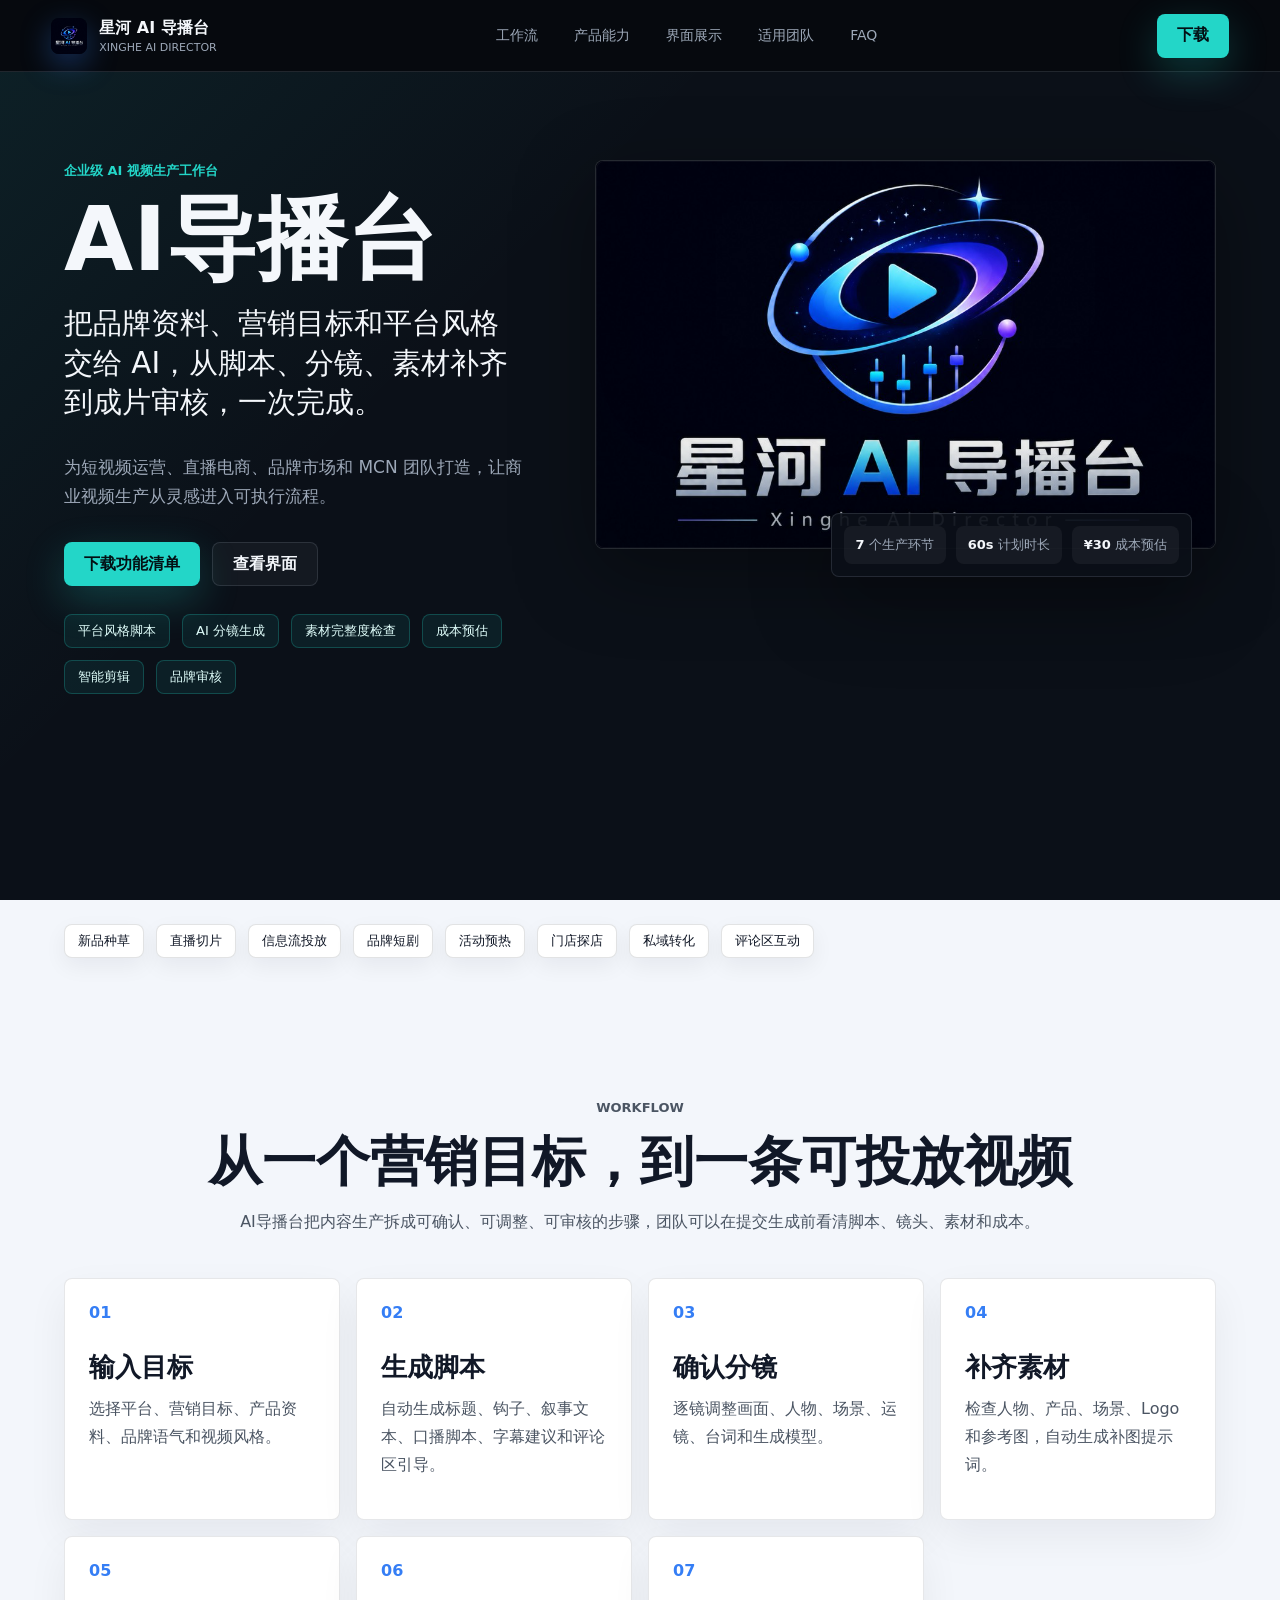
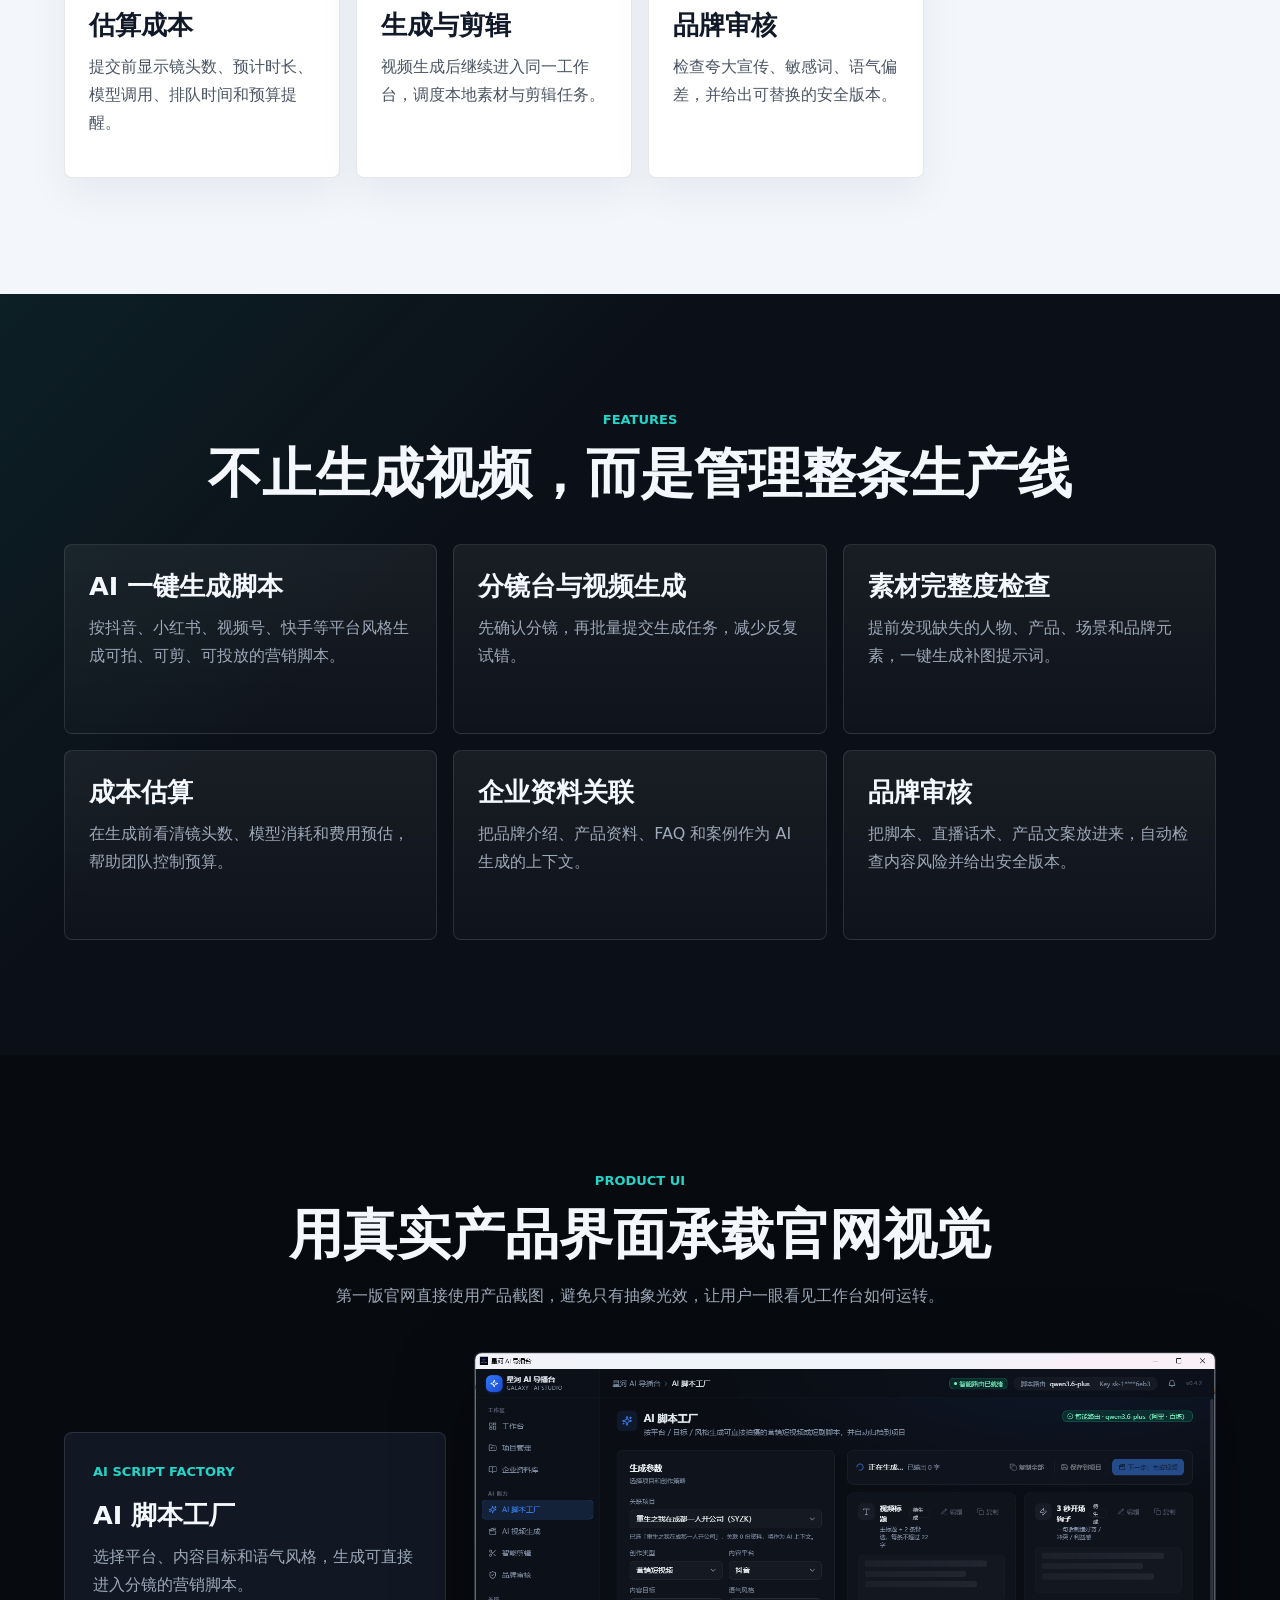
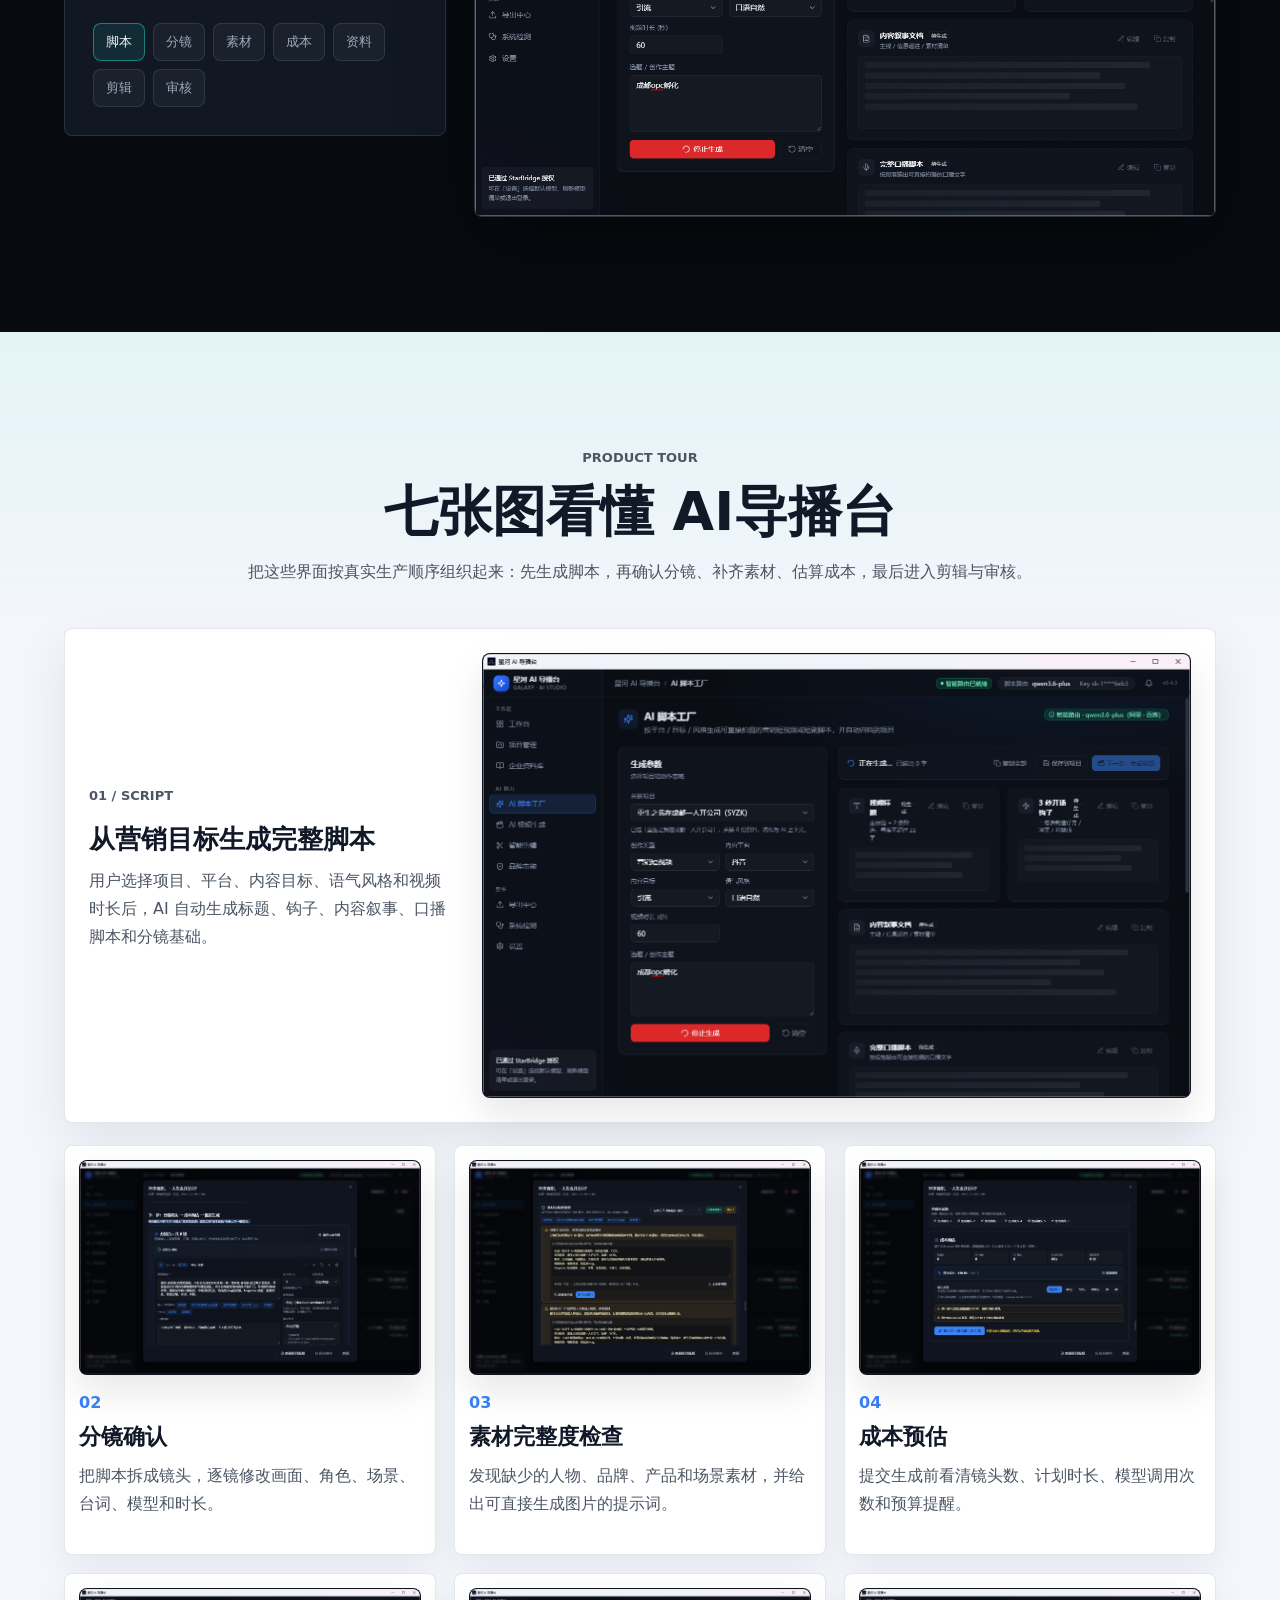
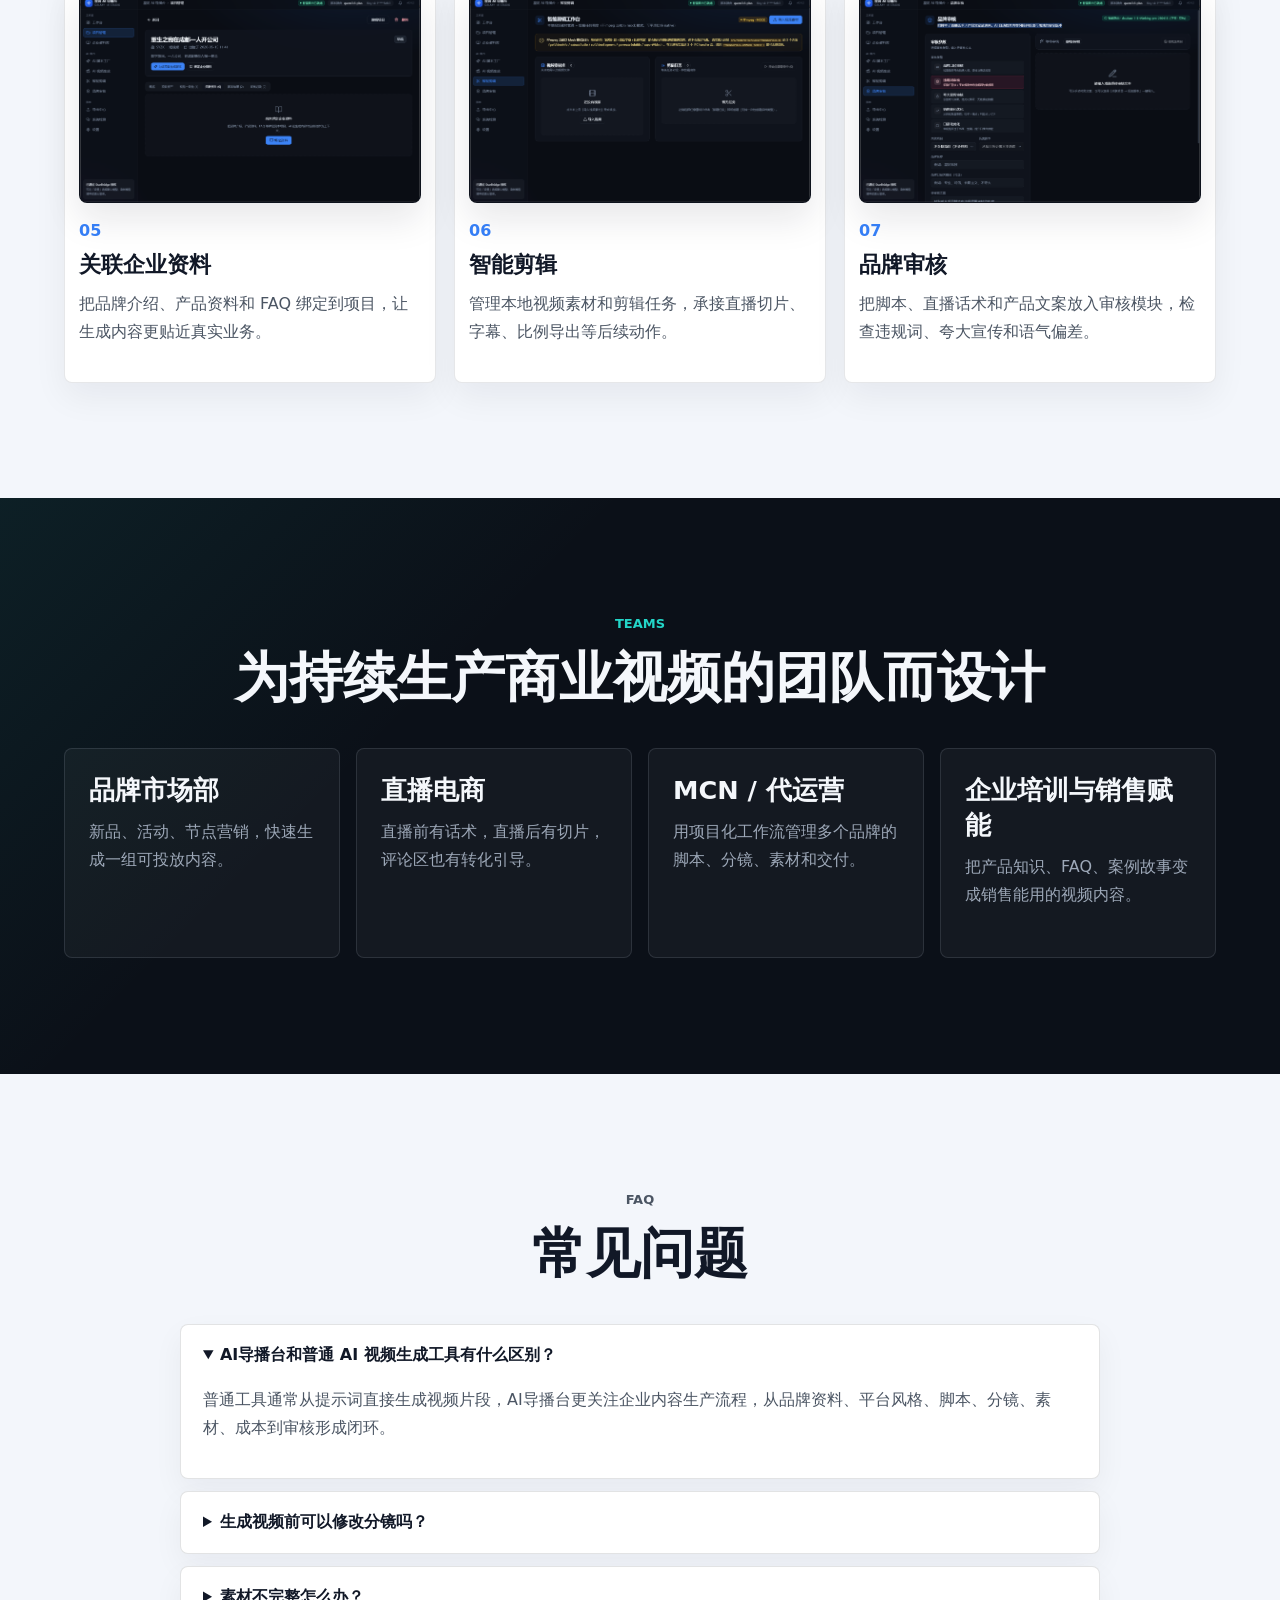
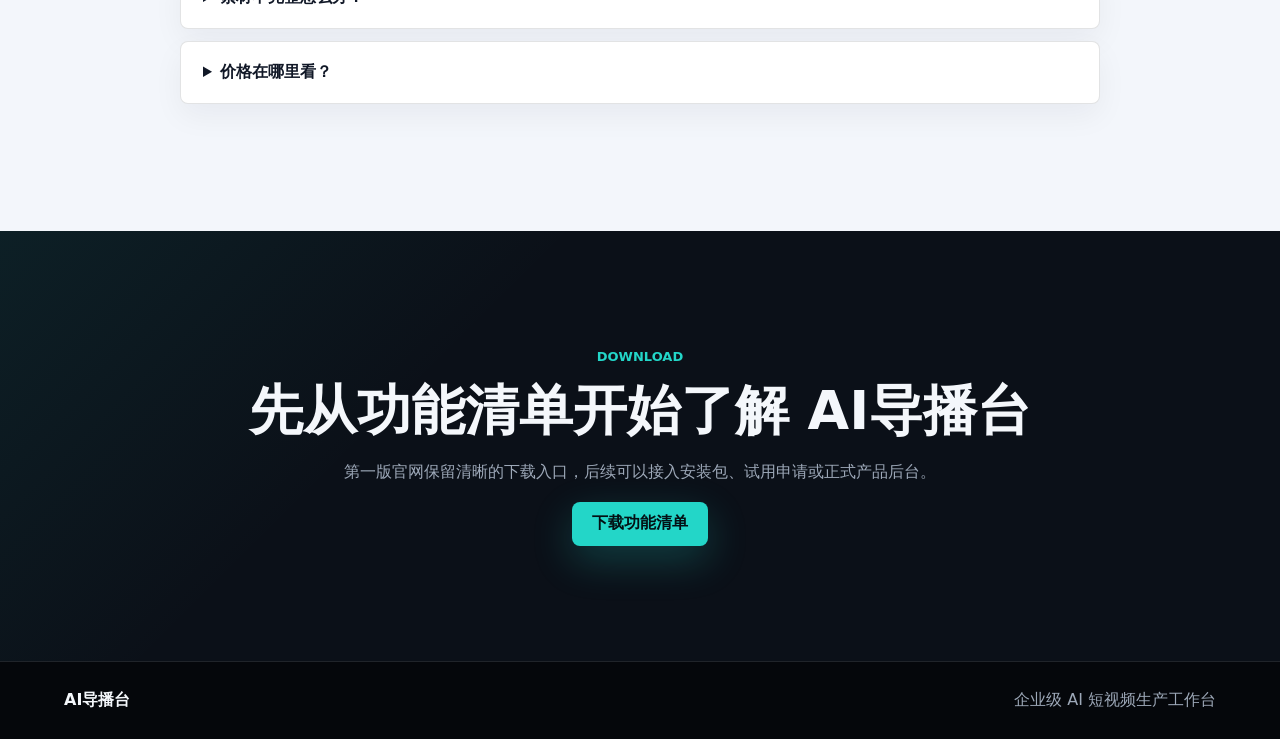
==== index.html @ be447357 "Initial AI director website" ====
<!doctype html>
<html lang="zh-CN">
  <head>
    <meta charset="utf-8" />
    <meta name="viewport" content="width=device-width, initial-scale=1" />
    <title>星河 AI 导播台 - 企业级 AI 短视频生产工作台</title>
    <meta
      name="description"
      content="AI导播台帮助团队从品牌资料、营销目标和平台风格出发，生成脚本、分镜、素材补齐、视频生成、剪辑任务和品牌审核结果。"
    />
    <link rel="icon" href="./assets/brand/favicon.ico" />
    <link rel="stylesheet" href="./styles.css" />
  </head>
  <body>
    <header class="site-header">
      <a class="brand" href="#top" aria-label="AI导播台首页">
        <span class="brand-mark">
          <img src="./assets/brand/xinghe-ai-director-logo.png" alt="" />
        </span>
        <span>
          <strong>星河 AI 导播台</strong>
          <small>XINGHE AI DIRECTOR</small>
        </span>
      </a>
      <button class="menu-button" type="button" aria-label="打开导航" aria-expanded="false">☰</button>
      <nav class="site-nav" aria-label="主导航">
        <a href="#workflow">工作流</a>
        <a href="#features">产品能力</a>
        <a href="#screens">界面展示</a>
        <a href="#solutions">适用团队</a>
        <a href="#faq">FAQ</a>
      </nav>
      <a class="header-cta" href="./assets/downloads/ai-director-feature-list.docx" download>下载</a>
    </header>

    <main id="top">
      <section class="hero section-band">
        <div class="hero-copy">
          <p class="eyebrow">企业级 AI 视频生产工作台</p>
          <h1>AI导播台</h1>
          <p class="hero-lede">
            把品牌资料、营销目标和平台风格交给 AI，从脚本、分镜、素材补齐到成片审核，一次完成。
          </p>
          <p class="hero-sub">
            为短视频运营、直播电商、品牌市场和 MCN 团队打造，让商业视频生产从灵感进入可执行流程。
          </p>
          <div class="hero-actions">
            <a class="button primary" href="./assets/downloads/ai-director-feature-list.docx" download>下载功能清单</a>
            <a class="button ghost" href="#screens">查看界面</a>
          </div>
          <div class="tag-row" aria-label="核心能力标签">
            <span>平台风格脚本</span>
            <span>AI 分镜生成</span>
            <span>素材完整度检查</span>
            <span>成本预估</span>
            <span>智能剪辑</span>
            <span>品牌审核</span>
          </div>
        </div>
        <div class="hero-visual" aria-label="AI导播台界面预览">
          <div class="screen-frame video-frame floating">
            <video
              class="hero-video"
              src="./assets/videos/hero-compressed.mp4"
              poster="./assets/brand/xinghe-ai-director-logo.png"
              autoplay
              muted
              loop
              playsinline
              preload="metadata"
            ></video>
          </div>
          <div class="hero-metrics">
            <span><strong>7</strong> 个生产环节</span>
            <span><strong>60s</strong> 计划时长</span>
            <span><strong>¥30</strong> 成本预估</span>
          </div>
        </div>
      </section>

      <section class="scene-strip" aria-label="适用场景">
        <span>新品种草</span>
        <span>直播切片</span>
        <span>信息流投放</span>
        <span>品牌短剧</span>
        <span>活动预热</span>
        <span>门店探店</span>
        <span>私域转化</span>
        <span>评论区互动</span>
      </section>

      <section class="workflow" id="workflow">
        <div class="section-heading">
          <p class="eyebrow">Workflow</p>
          <h2>从一个营销目标，到一条可投放视频</h2>
          <p>AI导播台把内容生产拆成可确认、可调整、可审核的步骤，团队可以在提交生成前看清脚本、镜头、素材和成本。</p>
        </div>
        <div class="workflow-grid">
          <article>
            <span>01</span>
            <h3>输入目标</h3>
            <p>选择平台、营销目标、产品资料、品牌语气和视频风格。</p>
          </article>
          <article>
            <span>02</span>
            <h3>生成脚本</h3>
            <p>自动生成标题、钩子、叙事文本、口播脚本、字幕建议和评论区引导。</p>
          </article>
          <article>
            <span>03</span>
            <h3>确认分镜</h3>
            <p>逐镜调整画面、人物、场景、运镜、台词和生成模型。</p>
          </article>
          <article>
            <span>04</span>
            <h3>补齐素材</h3>
            <p>检查人物、产品、场景、Logo 和参考图，自动生成补图提示词。</p>
          </article>
          <article>
            <span>05</span>
            <h3>估算成本</h3>
            <p>提交前显示镜头数、预计时长、模型调用、排队时间和预算提醒。</p>
          </article>
          <article>
            <span>06</span>
            <h3>生成与剪辑</h3>
            <p>视频生成后继续进入同一工作台，调度本地素材与剪辑任务。</p>
          </article>
          <article>
            <span>07</span>
            <h3>品牌审核</h3>
            <p>检查夸大宣传、敏感词、语气偏差，并给出可替换的安全版本。</p>
          </article>
        </div>
      </section>

      <section class="features section-band" id="features">
        <div class="section-heading">
          <p class="eyebrow">Features</p>
          <h2>不止生成视频，而是管理整条生产线</h2>
        </div>
        <div class="feature-grid">
          <article>
            <h3>AI 一键生成脚本</h3>
            <p>按抖音、小红书、视频号、快手等平台风格生成可拍、可剪、可投放的营销脚本。</p>
          </article>
          <article>
            <h3>分镜台与视频生成</h3>
            <p>先确认分镜，再批量提交生成任务，减少反复试错。</p>
          </article>
          <article>
            <h3>素材完整度检查</h3>
            <p>提前发现缺失的人物、产品、场景和品牌元素，一键生成补图提示词。</p>
          </article>
          <article>
            <h3>成本估算</h3>
            <p>在生成前看清镜头数、模型消耗和费用预估，帮助团队控制预算。</p>
          </article>
          <article>
            <h3>企业资料关联</h3>
            <p>把品牌介绍、产品资料、FAQ 和案例作为 AI 生成的上下文。</p>
          </article>
          <article>
            <h3>品牌审核</h3>
            <p>把脚本、直播话术、产品文案放进来，自动检查内容风险并给出安全版本。</p>
          </article>
        </div>
      </section>

      <section class="screens" id="screens">
        <div class="section-heading">
          <p class="eyebrow">Product UI</p>
          <h2>用真实产品界面承载官网视觉</h2>
          <p>第一版官网直接使用产品截图，避免只有抽象光效，让用户一眼看见工作台如何运转。</p>
        </div>
        <div class="showcase">
          <div class="showcase-copy">
            <p class="eyebrow">AI Script Factory</p>
            <h3 id="showcase-title">AI 脚本工厂</h3>
            <p id="showcase-text">选择平台、内容目标和语气风格，生成可直接进入分镜的营销脚本。</p>
            <div class="showcase-tabs" role="tablist" aria-label="界面展示切换">
              <button class="active" type="button" data-screen="script-factory">脚本</button>
              <button type="button" data-screen="storyboard">分镜</button>
              <button type="button" data-screen="asset-check">素材</button>
              <button type="button" data-screen="cost-estimate">成本</button>
              <button type="button" data-screen="project-knowledge">资料</button>
              <button type="button" data-screen="editor">剪辑</button>
              <button type="button" data-screen="brand-review">审核</button>
            </div>
          </div>
          <div class="screen-frame large">
            <img id="showcase-image" src="./assets/screens/script-factory.png" alt="AI脚本工厂界面截图" />
          </div>
        </div>
      </section>

      <section class="product-tour">
        <div class="section-heading">
          <p class="eyebrow">Product Tour</p>
          <h2>七张图看懂 AI导播台</h2>
          <p>把这些界面按真实生产顺序组织起来：先生成脚本，再确认分镜、补齐素材、估算成本，最后进入剪辑与审核。</p>
        </div>
        <div class="tour-layout">
          <article class="tour-hero-card">
            <div>
              <p class="eyebrow">01 / Script</p>
              <h3>从营销目标生成完整脚本</h3>
              <p>用户选择项目、平台、内容目标、语气风格和视频时长后，AI 自动生成标题、钩子、内容叙事、口播脚本和分镜基础。</p>
            </div>
            <div class="screen-frame">
              <img src="./assets/screens/script-factory.png" alt="AI脚本工厂界面截图" />
            </div>
          </article>

          <div class="tour-grid">
            <article>
              <div class="screen-frame">
                <img src="./assets/screens/storyboard.png" alt="分镜确认界面截图" />
              </div>
              <span>02</span>
              <h3>分镜确认</h3>
              <p>把脚本拆成镜头，逐镜修改画面、角色、场景、台词、模型和时长。</p>
            </article>
            <article>
              <div class="screen-frame">
                <img src="./assets/screens/asset-check.png" alt="素材完整度检查界面截图" />
              </div>
              <span>03</span>
              <h3>素材完整度检查</h3>
              <p>发现缺少的人物、品牌、产品和场景素材，并给出可直接生成图片的提示词。</p>
            </article>
            <article>
              <div class="screen-frame">
                <img src="./assets/screens/cost-estimate.png" alt="成本预估界面截图" />
              </div>
              <span>04</span>
              <h3>成本预估</h3>
              <p>提交生成前看清镜头数、计划时长、模型调用次数和预算提醒。</p>
            </article>
            <article>
              <div class="screen-frame">
                <img src="./assets/screens/project-knowledge.png" alt="项目资料关联界面截图" />
              </div>
              <span>05</span>
              <h3>关联企业资料</h3>
              <p>把品牌介绍、产品资料和 FAQ 绑定到项目，让生成内容更贴近真实业务。</p>
            </article>
            <article>
              <div class="screen-frame">
                <img src="./assets/screens/editor.png" alt="智能剪辑工作台界面截图" />
              </div>
              <span>06</span>
              <h3>智能剪辑</h3>
              <p>管理本地视频素材和剪辑任务，承接直播切片、字幕、比例导出等后续动作。</p>
            </article>
            <article>
              <div class="screen-frame">
                <img src="./assets/screens/brand-review.png" alt="品牌审核界面截图" />
              </div>
              <span>07</span>
              <h3>品牌审核</h3>
              <p>把脚本、直播话术和产品文案放入审核模块，检查违规词、夸大宣传和语气偏差。</p>
            </article>
          </div>
        </div>
      </section>

      <section class="solutions section-band" id="solutions">
        <div class="section-heading">
          <p class="eyebrow">Teams</p>
          <h2>为持续生产商业视频的团队而设计</h2>
        </div>
        <div class="solution-grid">
          <article>
            <h3>品牌市场部</h3>
            <p>新品、活动、节点营销，快速生成一组可投放内容。</p>
          </article>
          <article>
            <h3>直播电商</h3>
            <p>直播前有话术，直播后有切片，评论区也有转化引导。</p>
          </article>
          <article>
            <h3>MCN / 代运营</h3>
            <p>用项目化工作流管理多个品牌的脚本、分镜、素材和交付。</p>
          </article>
          <article>
            <h3>企业培训与销售赋能</h3>
            <p>把产品知识、FAQ、案例故事变成销售能用的视频内容。</p>
          </article>
        </div>
      </section>

      <section class="faq" id="faq">
        <div class="section-heading">
          <p class="eyebrow">FAQ</p>
          <h2>常见问题</h2>
        </div>
        <div class="faq-list">
          <details open>
            <summary>AI导播台和普通 AI 视频生成工具有什么区别？</summary>
            <p>普通工具通常从提示词直接生成视频片段，AI导播台更关注企业内容生产流程，从品牌资料、平台风格、脚本、分镜、素材、成本到审核形成闭环。</p>
          </details>
          <details>
            <summary>生成视频前可以修改分镜吗？</summary>
            <p>可以。系统会先生成分镜确认，用户可以在分镜台逐镜调整，再提交生成。</p>
          </details>
          <details>
            <summary>素材不完整怎么办？</summary>
            <p>系统会检查当前分镜所需素材，并自动生成补图提示词，支持一键 AI 成图或上传本地素材。</p>
          </details>
          <details>
            <summary>价格在哪里看？</summary>
            <p>价格方案后续开放。第一版官网先聚焦产品定位、核心流程和界面展示。</p>
          </details>
        </div>
      </section>

      <section class="footer-cta section-band">
        <p class="eyebrow">Download</p>
        <h2>先从功能清单开始了解 AI导播台</h2>
        <p>第一版官网保留清晰的下载入口，后续可以接入安装包、试用申请或正式产品后台。</p>
        <a class="button primary" href="./assets/downloads/ai-director-feature-list.docx" download>下载功能清单</a>
      </section>
    </main>

    <footer class="site-footer">
      <strong>AI导播台</strong>
      <span>企业级 AI 短视频生产工作台</span>
    </footer>

    <script src="./script.js"></script>
  </body>
</html>
---- styles.css ----
:root {
  color-scheme: dark;
  --bg: #070a0f;
  --bg-soft: #0b1018;
  --panel: #111824;
  --panel-2: #151f2d;
  --text: #f4f7fb;
  --muted: #9da8b8;
  --line: rgba(157, 168, 184, 0.18);
  --cyan: #23d6c8;
  --blue: #357ef5;
  --gold: #f5b84b;
  --green: #2dd47a;
  --danger: #ff6a3d;
  --shadow: 0 24px 80px rgba(0, 0, 0, 0.36);
}

* {
  box-sizing: border-box;
}

html {
  scroll-behavior: smooth;
}

body {
  margin: 0;
  background:
    radial-gradient(circle at 82% 10%, rgba(35, 214, 200, 0.14), transparent 28rem),
    linear-gradient(180deg, #070a0f 0%, #0a0e15 46%, #f3f6fb 46%, #f3f6fb 57%, #070a0f 57%);
  color: var(--text);
  font-family: Inter, "PingFang SC", "Microsoft YaHei", system-ui, sans-serif;
  letter-spacing: 0;
}

a {
  color: inherit;
  text-decoration: none;
}

img {
  display: block;
  max-width: 100%;
}

.site-header {
  position: sticky;
  top: 0;
  z-index: 20;
  display: grid;
  grid-template-columns: auto 1fr auto;
  align-items: center;
  gap: 24px;
  min-height: 72px;
  padding: 12px clamp(18px, 4vw, 56px);
  background: rgba(7, 10, 15, 0.82);
  border-bottom: 1px solid var(--line);
  backdrop-filter: blur(18px);
}

.brand {
  display: inline-flex;
  align-items: center;
  gap: 12px;
}

.brand-mark {
  display: grid;
  place-items: center;
  width: 36px;
  height: 36px;
  border-radius: 8px;
  overflow: hidden;
  background: #05070b;
  box-shadow: 0 10px 30px rgba(53, 126, 245, 0.35);
}

.brand-mark img {
  width: 100%;
  height: 100%;
  object-fit: cover;
}

.brand strong,
.brand small {
  display: block;
}

.brand small {
  margin-top: 2px;
  color: var(--muted);
  font-size: 11px;
}

.site-nav {
  display: flex;
  justify-content: center;
  gap: clamp(16px, 3vw, 36px);
  color: var(--muted);
  font-size: 14px;
}

.site-nav a:hover {
  color: var(--text);
}

.header-cta,
.button {
  display: inline-flex;
  align-items: center;
  justify-content: center;
  min-height: 44px;
  padding: 0 20px;
  border-radius: 8px;
  font-weight: 700;
}

.header-cta,
.button.primary {
  background: var(--cyan);
  color: #031014;
  box-shadow: 0 14px 40px rgba(35, 214, 200, 0.24);
}

.button.ghost {
  border: 1px solid var(--line);
  color: var(--text);
  background: rgba(255, 255, 255, 0.04);
}

.menu-button {
  display: none;
  width: 42px;
  height: 42px;
  border: 1px solid var(--line);
  border-radius: 8px;
  background: rgba(255, 255, 255, 0.05);
  color: var(--text);
  font-size: 22px;
}

main {
  overflow: hidden;
}

section {
  padding: clamp(72px, 9vw, 124px) clamp(18px, 5vw, 72px);
}

.section-band {
  background:
    linear-gradient(135deg, rgba(35, 214, 200, 0.08), transparent 34%),
    var(--bg-soft);
}

.hero {
  display: grid;
  grid-template-columns: minmax(0, 0.85fr) minmax(0, 1.15fr);
  gap: clamp(36px, 6vw, 72px);
  align-items: start;
  min-height: calc(100vh - 72px);
  padding-top: clamp(44px, 7vw, 88px);
}

.eyebrow {
  margin: 0 0 14px;
  color: var(--cyan);
  font-size: 13px;
  font-weight: 800;
  letter-spacing: 0;
  text-transform: uppercase;
}

h1,
h2,
h3,
p {
  margin-top: 0;
}

h1 {
  margin-bottom: 22px;
  font-size: clamp(54px, 7vw, 96px);
  line-height: 0.95;
}

h2 {
  margin-bottom: 18px;
  font-size: clamp(32px, 4.2vw, 56px);
  line-height: 1.05;
}

h3 {
  margin-bottom: 10px;
  font-size: clamp(20px, 2vw, 28px);
}

p {
  color: var(--muted);
  line-height: 1.75;
}

.hero-lede {
  max-width: 760px;
  color: var(--text);
  font-size: clamp(21px, 2.3vw, 30px);
  line-height: 1.35;
}

.hero-sub {
  max-width: 660px;
  font-size: 17px;
}

.hero-actions,
.tag-row {
  display: flex;
  flex-wrap: wrap;
  gap: 12px;
}

.hero-actions {
  margin: 30px 0 28px;
}

.tag-row span,
.scene-strip span {
  display: inline-flex;
  align-items: center;
  min-height: 34px;
  padding: 0 13px;
  border: 1px solid rgba(35, 214, 200, 0.24);
  border-radius: 8px;
  background: rgba(35, 214, 200, 0.08);
  color: #dffdfa;
  font-size: 13px;
}

.hero-visual {
  position: relative;
  min-width: 0;
}

.screen-frame {
  overflow: hidden;
  border: 1px solid rgba(157, 168, 184, 0.22);
  border-radius: 8px;
  background: #0d121b;
  box-shadow: var(--shadow);
}

.screen-frame img {
  width: 100%;
}

.video-frame {
  position: relative;
  background:
    linear-gradient(180deg, rgba(5, 7, 11, 0.16), rgba(5, 7, 11, 0.58)),
    #05070b;
}

.video-frame::after {
  content: "";
  position: absolute;
  inset: 0;
  pointer-events: none;
  border-radius: 8px;
  box-shadow: inset 0 0 0 1px rgba(255, 255, 255, 0.04), inset 0 -80px 120px rgba(5, 7, 11, 0.22);
}

.hero-video {
  display: block;
  width: 100%;
  aspect-ratio: 16 / 10;
  object-fit: cover;
}

.floating {
  animation: float 7s ease-in-out infinite;
}

@keyframes float {
  0%,
  100% {
    transform: translateY(0);
  }
  50% {
    transform: translateY(-12px);
  }
}

.hero-metrics {
  position: absolute;
  right: 24px;
  bottom: -28px;
  display: flex;
  gap: 10px;
  padding: 12px;
  border: 1px solid var(--line);
  border-radius: 8px;
  background: rgba(11, 16, 24, 0.92);
  box-shadow: var(--shadow);
}

.hero-metrics span {
  padding: 10px 12px;
  border-radius: 8px;
  background: rgba(255, 255, 255, 0.05);
  color: var(--muted);
  font-size: 13px;
}

.hero-metrics strong {
  color: var(--text);
}

.scene-strip {
  display: flex;
  gap: 12px;
  overflow-x: auto;
  padding-top: 24px;
  padding-bottom: 24px;
  background: #f3f6fb;
}

.scene-strip span {
  flex: 0 0 auto;
  border-color: rgba(17, 24, 39, 0.12);
  background: #ffffff;
  color: #111827;
  box-shadow: 0 8px 22px rgba(17, 24, 39, 0.06);
}

.section-heading {
  max-width: 880px;
  margin: 0 auto 42px;
  text-align: center;
}

.workflow {
  background: #f3f6fb;
  color: #111827;
}

.workflow .section-heading p,
.workflow-grid p {
  color: #4b5563;
}

.workflow-grid,
.feature-grid,
.solution-grid {
  display: grid;
  grid-template-columns: repeat(4, minmax(0, 1fr));
  gap: 16px;
  max-width: 1240px;
  margin: 0 auto;
}

.workflow-grid article,
.feature-grid article,
.solution-grid article {
  min-height: 210px;
  padding: 24px;
  border: 1px solid var(--line);
  border-radius: 8px;
  background: rgba(255, 255, 255, 0.04);
}

.workflow-grid article {
  border-color: rgba(17, 24, 39, 0.1);
  background: #ffffff;
  box-shadow: 0 16px 40px rgba(17, 24, 39, 0.06);
}

.workflow-grid span {
  display: inline-flex;
  margin-bottom: 28px;
  color: var(--blue);
  font-weight: 900;
}

.feature-grid {
  grid-template-columns: repeat(3, minmax(0, 1fr));
}

.feature-grid article {
  min-height: 190px;
  background: linear-gradient(180deg, rgba(255, 255, 255, 0.06), rgba(255, 255, 255, 0.02));
}

.screens {
  background: var(--bg);
}

.showcase {
  display: grid;
  grid-template-columns: minmax(280px, 0.34fr) minmax(0, 0.66fr);
  gap: 28px;
  align-items: center;
  max-width: 1280px;
  margin: 0 auto;
}

.showcase-copy {
  padding: 28px;
  border: 1px solid var(--line);
  border-radius: 8px;
  background: var(--panel);
}

.showcase-tabs {
  display: flex;
  flex-wrap: wrap;
  gap: 8px;
  margin-top: 24px;
}

.showcase-tabs button {
  min-height: 38px;
  padding: 0 12px;
  border: 1px solid var(--line);
  border-radius: 8px;
  background: rgba(255, 255, 255, 0.04);
  color: var(--muted);
  cursor: pointer;
}

.showcase-tabs button.active,
.showcase-tabs button:hover {
  border-color: rgba(35, 214, 200, 0.5);
  color: var(--text);
  background: rgba(35, 214, 200, 0.1);
}

.screen-frame.large {
  min-height: 360px;
}

.product-tour {
  background:
    linear-gradient(180deg, rgba(35, 214, 200, 0.08), transparent 18rem),
    #f3f6fb;
  color: #111827;
}

.product-tour .section-heading p,
.tour-hero-card p,
.tour-grid p {
  color: #4b5563;
}

.tour-layout {
  max-width: 1280px;
  margin: 0 auto;
}

.tour-hero-card {
  display: grid;
  grid-template-columns: minmax(280px, 0.34fr) minmax(0, 0.66fr);
  gap: 28px;
  align-items: center;
  margin-bottom: 22px;
  padding: 24px;
  border: 1px solid rgba(17, 24, 39, 0.1);
  border-radius: 8px;
  background: #ffffff;
  box-shadow: 0 18px 50px rgba(17, 24, 39, 0.08);
}

.tour-hero-card .screen-frame,
.tour-grid .screen-frame {
  border-color: rgba(17, 24, 39, 0.1);
  box-shadow: 0 16px 36px rgba(17, 24, 39, 0.1);
}

.tour-grid {
  display: grid;
  grid-template-columns: repeat(3, minmax(0, 1fr));
  gap: 18px;
}

.tour-grid article {
  min-width: 0;
  padding: 14px 14px 20px;
  border: 1px solid rgba(17, 24, 39, 0.1);
  border-radius: 8px;
  background: #ffffff;
  box-shadow: 0 14px 34px rgba(17, 24, 39, 0.06);
}

.tour-grid .screen-frame {
  margin-bottom: 18px;
}

.tour-grid span {
  display: inline-flex;
  margin-bottom: 10px;
  color: var(--blue);
  font-weight: 900;
}

.tour-grid h3 {
  font-size: 22px;
}

.solutions .solution-grid {
  grid-template-columns: repeat(4, minmax(0, 1fr));
}

.faq {
  background: #f3f6fb;
  color: #111827;
}

.faq .section-heading p {
  color: #4b5563;
}

.faq-list {
  max-width: 920px;
  margin: 0 auto;
}

details {
  margin-bottom: 12px;
  border: 1px solid rgba(17, 24, 39, 0.12);
  border-radius: 8px;
  background: #ffffff;
  box-shadow: 0 12px 30px rgba(17, 24, 39, 0.05);
}

summary {
  cursor: pointer;
  padding: 20px 22px;
  font-weight: 800;
}

details p {
  padding: 0 22px 20px;
  color: #4b5563;
}

.footer-cta {
  text-align: center;
}

.footer-cta p {
  max-width: 680px;
  margin-right: auto;
  margin-left: auto;
}

.site-footer {
  display: flex;
  justify-content: space-between;
  gap: 16px;
  padding: 28px clamp(18px, 5vw, 72px);
  border-top: 1px solid var(--line);
  background: #05070b;
  color: var(--muted);
}

.site-footer strong {
  color: var(--text);
}

@media (max-width: 1080px) {
  .hero,
  .showcase,
  .tour-hero-card {
    grid-template-columns: 1fr;
  }

  .workflow-grid,
  .feature-grid,
  .solution-grid,
  .tour-grid,
  .solutions .solution-grid {
    grid-template-columns: repeat(2, minmax(0, 1fr));
  }

  .hero-metrics {
    position: static;
    margin-top: 14px;
    flex-wrap: wrap;
  }
}

@media (max-width: 760px) {
  .site-header {
    grid-template-columns: auto auto;
  }

  .menu-button {
    display: inline-grid;
    place-items: center;
    justify-self: end;
  }

  .site-nav,
  .header-cta {
    display: none;
  }

  .site-header.open .site-nav {
    grid-column: 1 / -1;
    display: grid;
    justify-content: stretch;
    gap: 4px;
    padding-top: 10px;
  }

  .site-header.open .site-nav a {
    padding: 12px 0;
    border-bottom: 1px solid var(--line);
  }

  .hero {
    min-height: auto;
  }

  .hero-actions .button {
    width: 100%;
  }

  .workflow-grid,
  .feature-grid,
  .solution-grid,
  .tour-grid,
  .solutions .solution-grid {
    grid-template-columns: 1fr;
  }

  .workflow-grid article,
  .feature-grid article,
  .solution-grid article {
    min-height: auto;
  }

  .showcase-copy {
    padding: 20px;
  }

  .screen-frame.large {
    min-height: auto;
  }

  .site-footer {
    display: grid;
  }
}
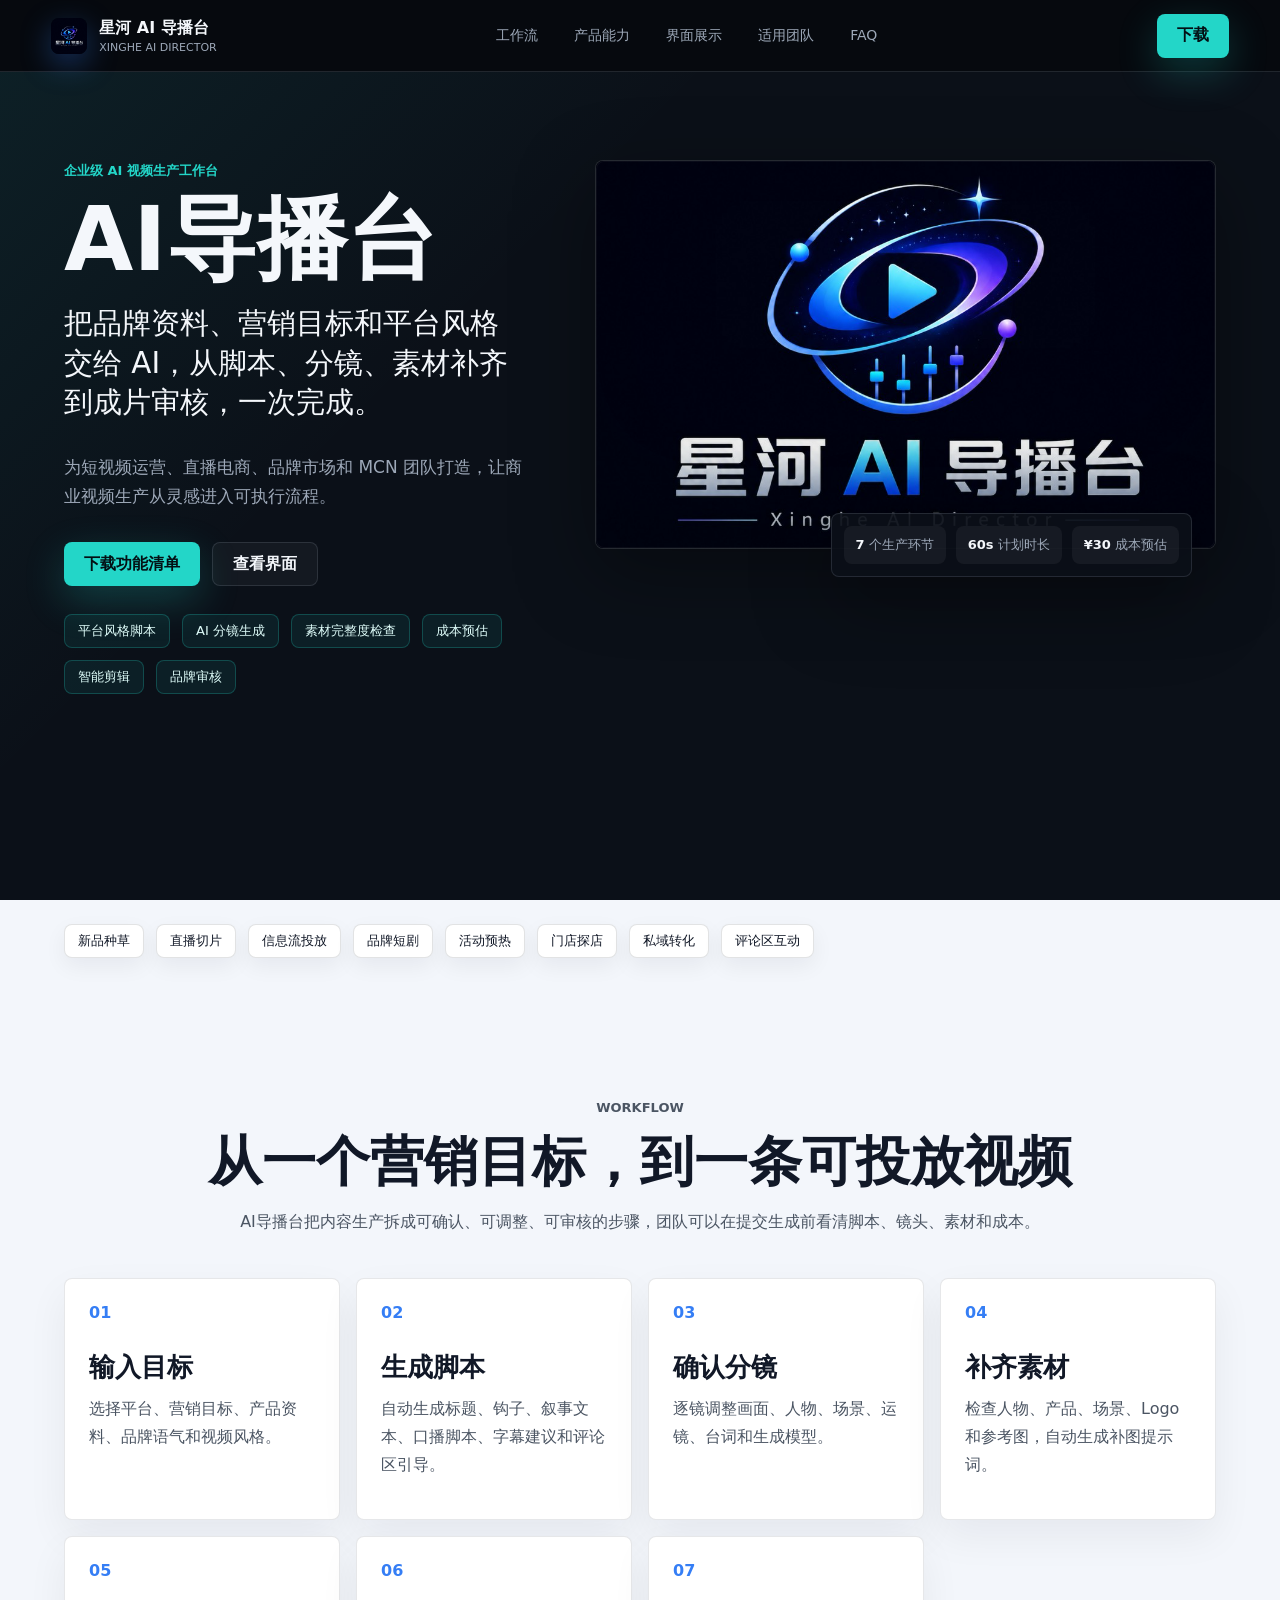
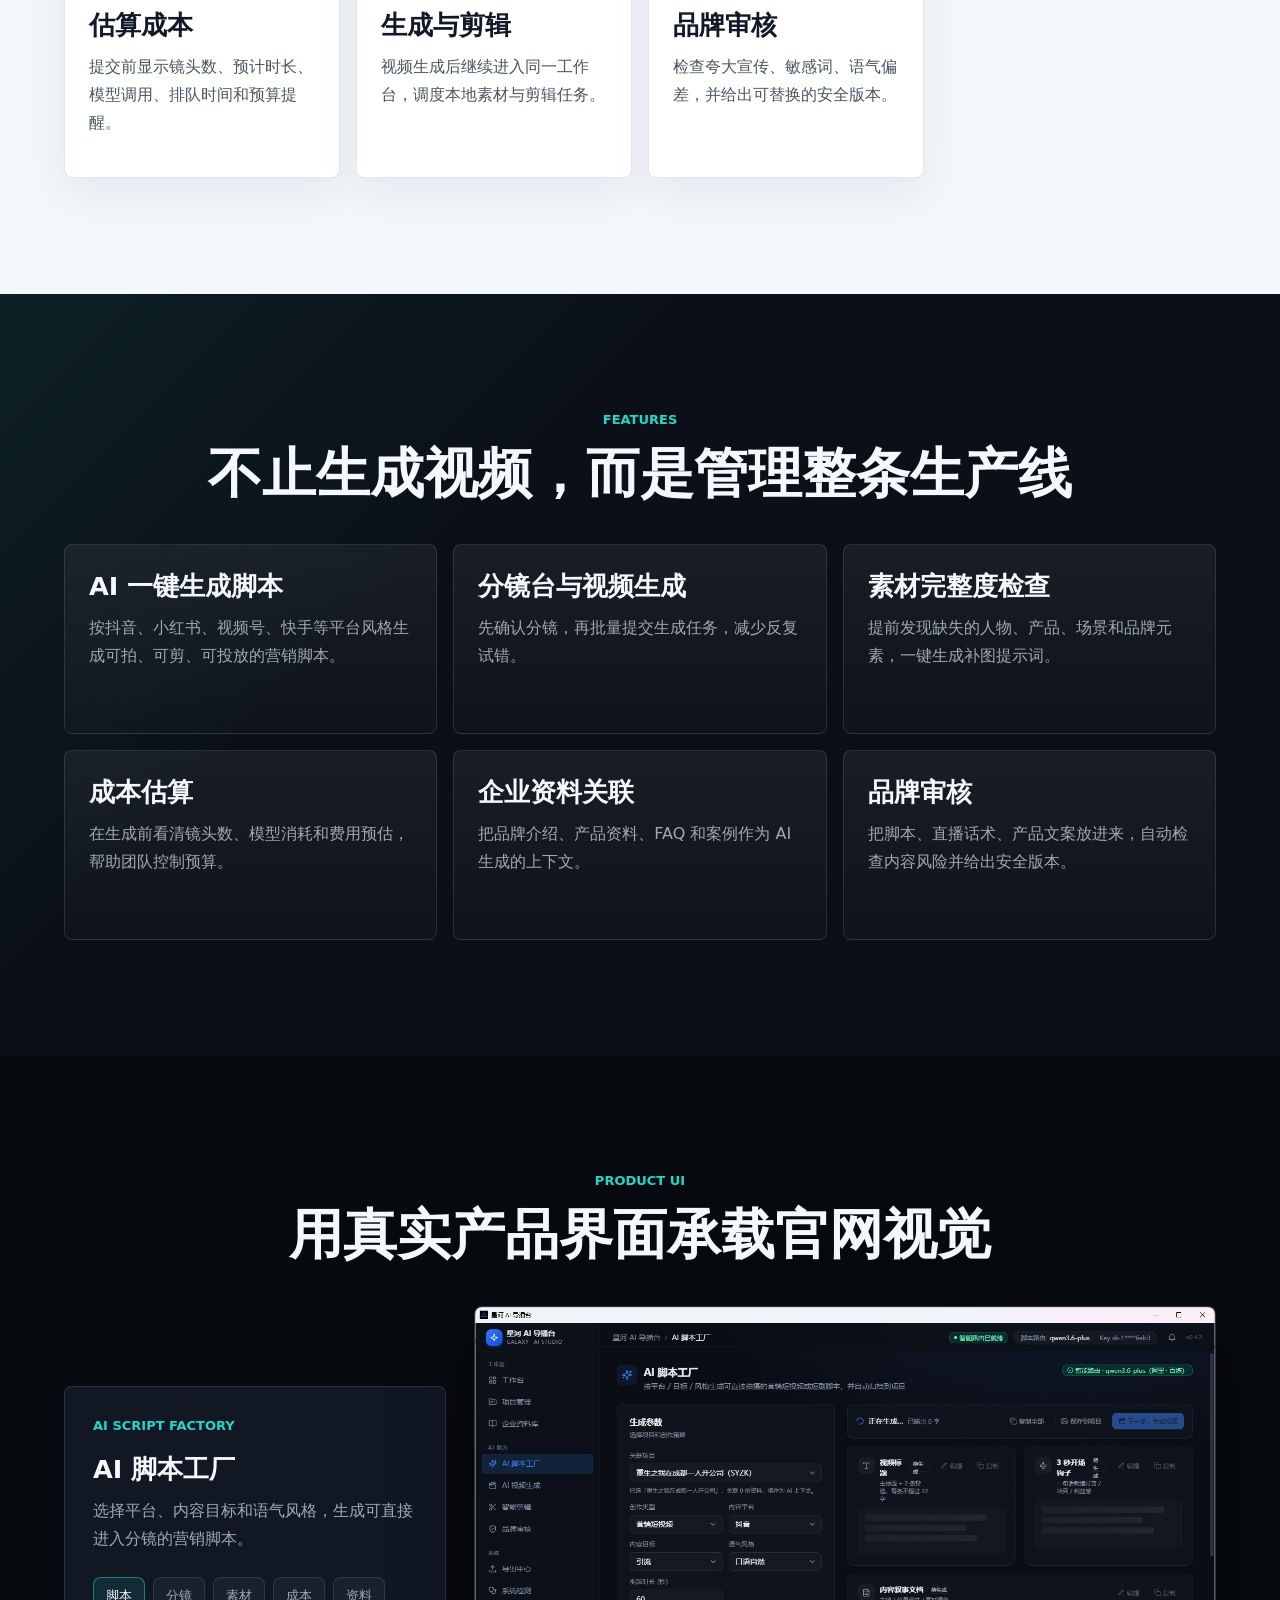
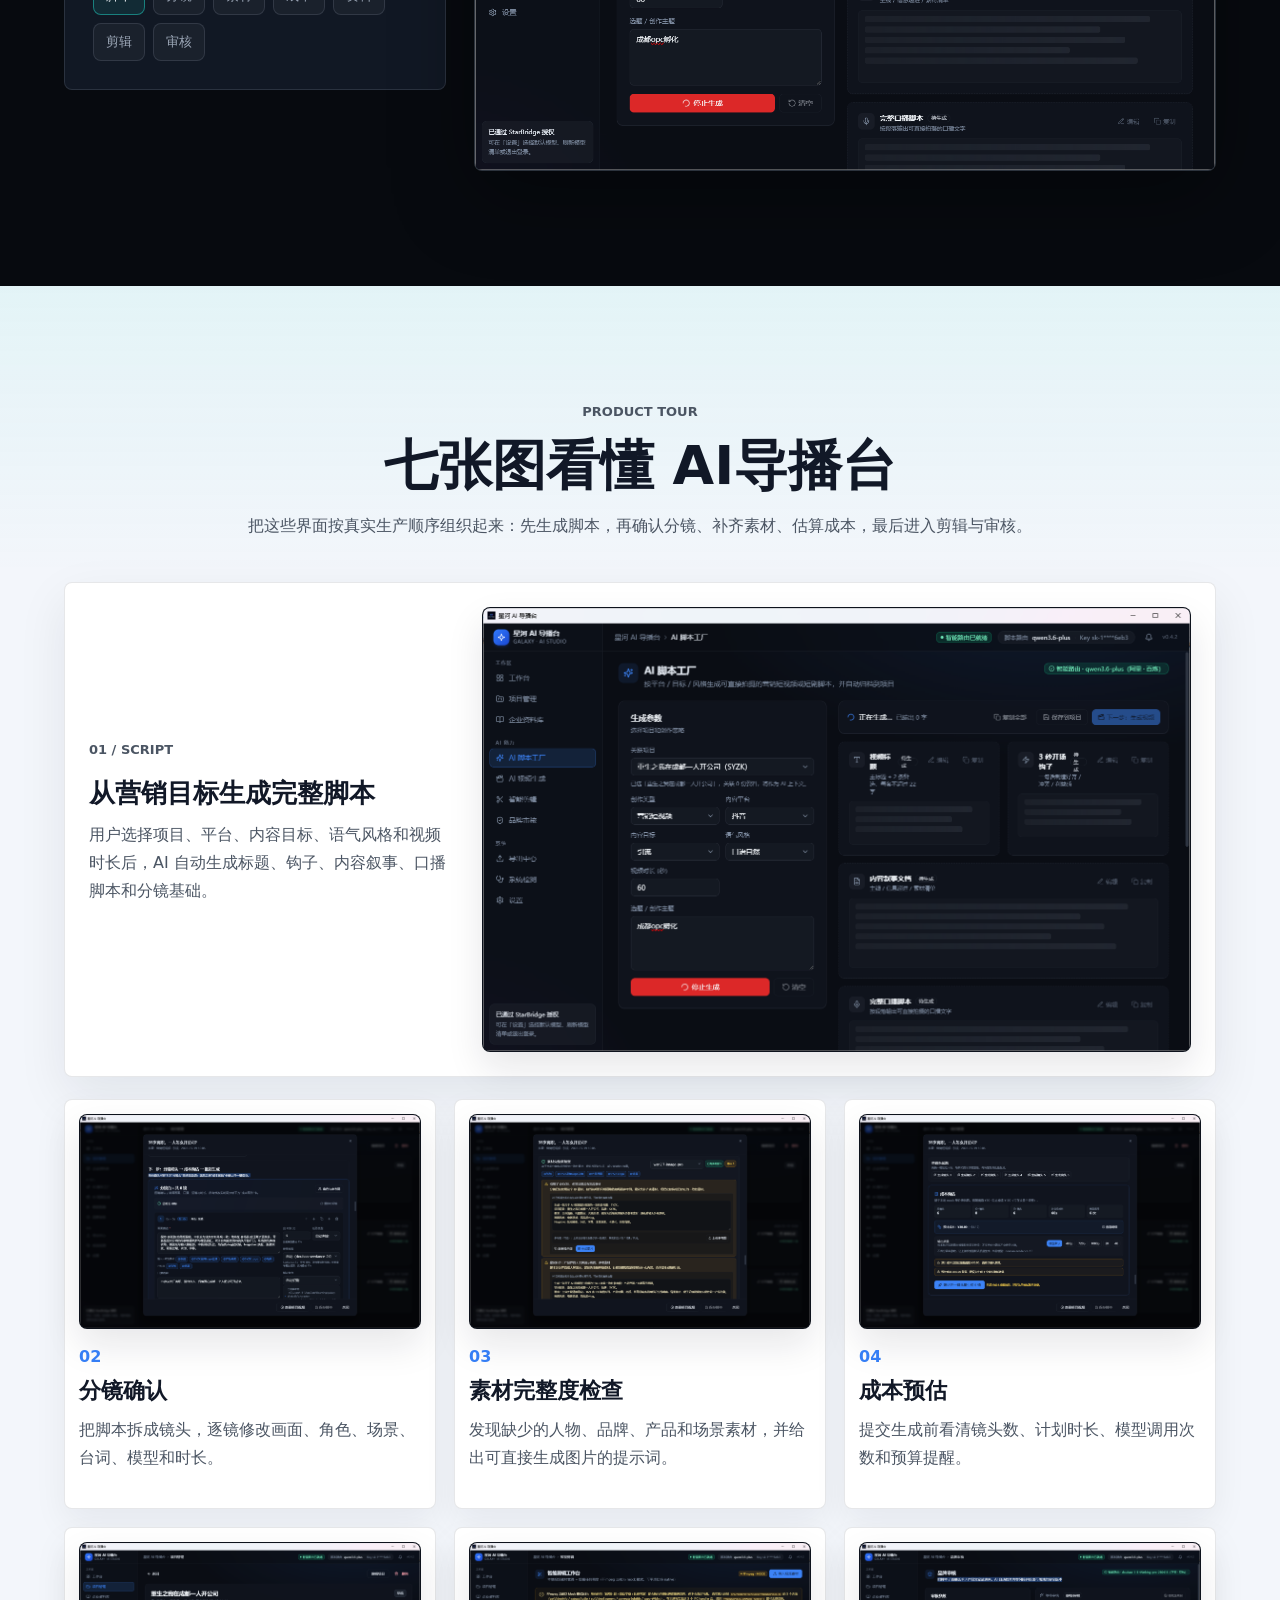
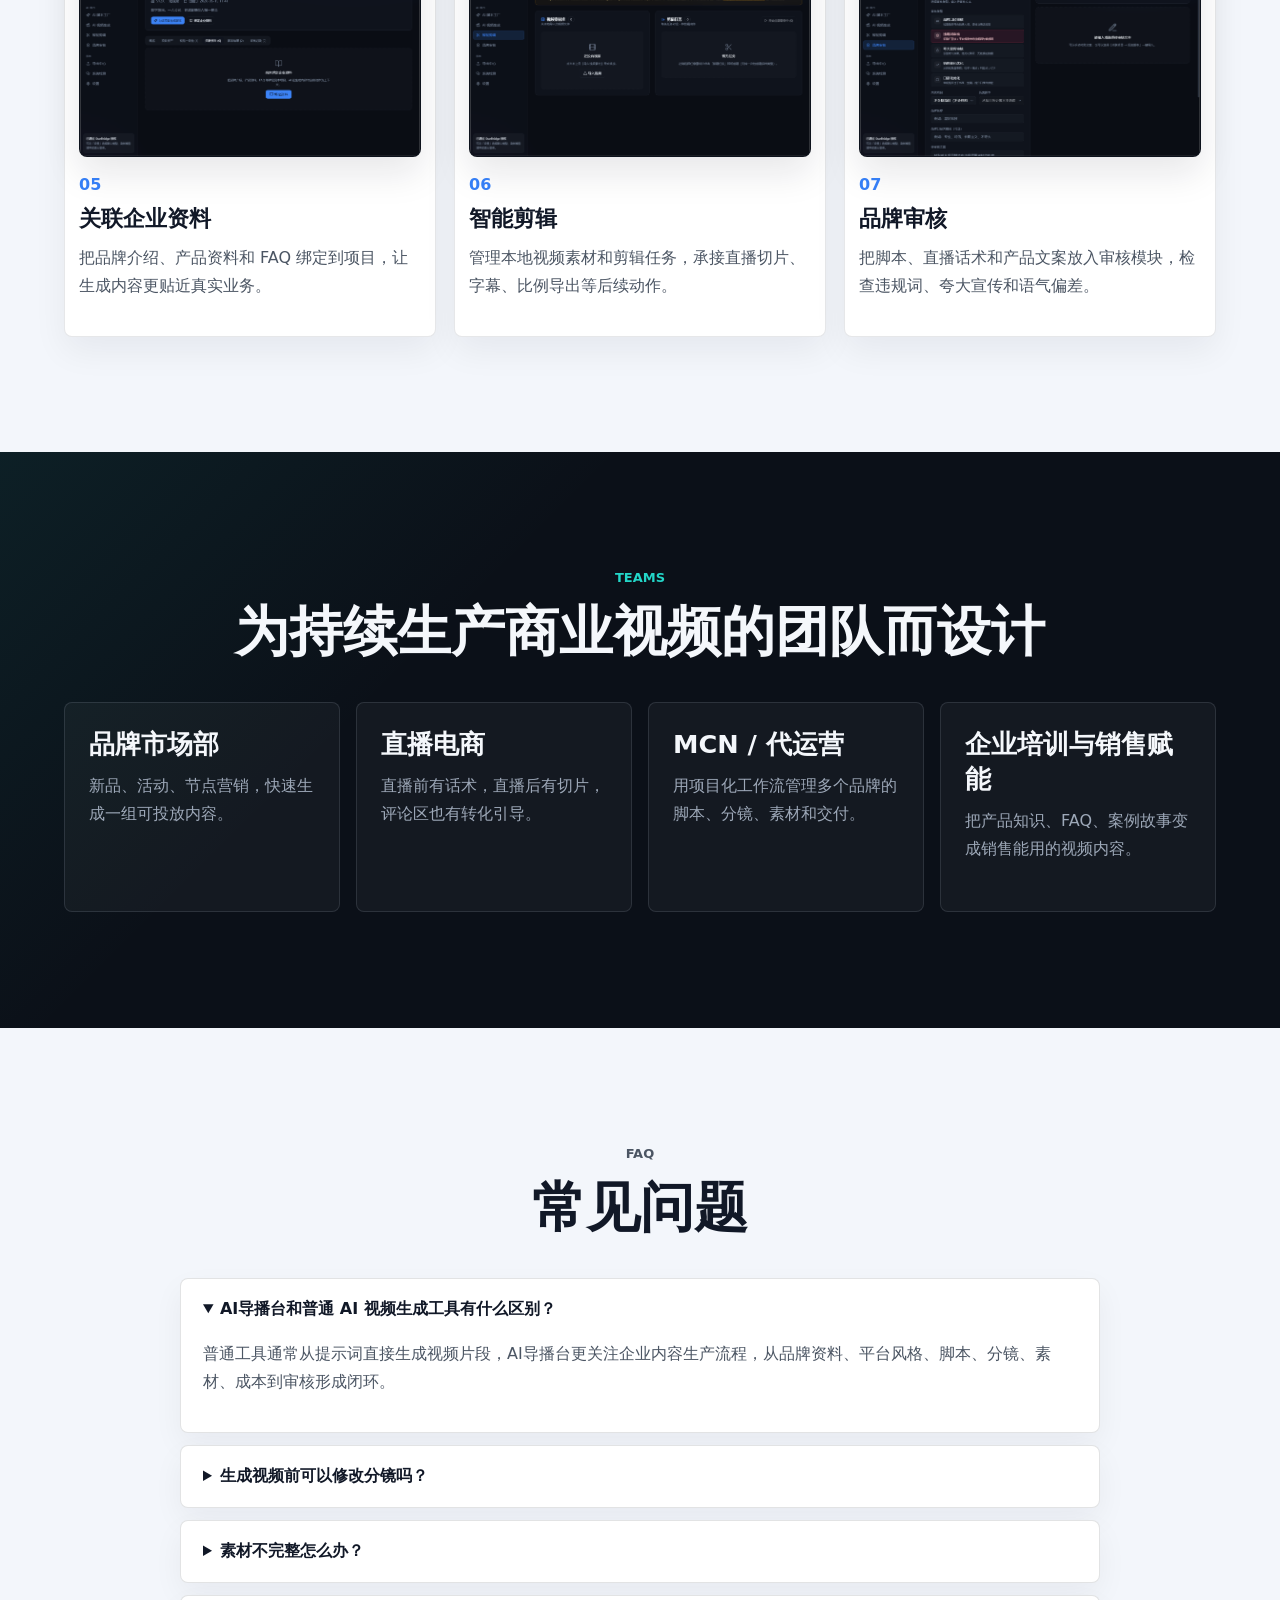
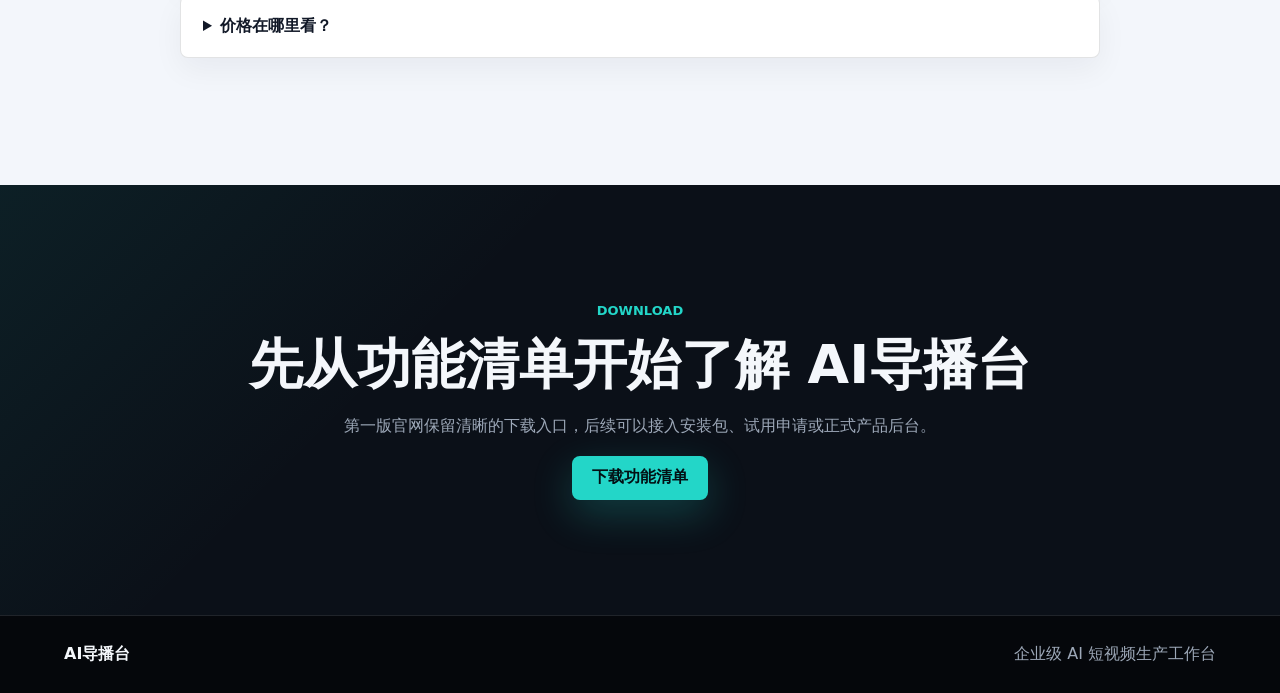
==== commit 8af86436: "Refine product showcase carousel" ====
--- a/index.html
+++ b/index.html
@@ -171,7 +171,6 @@
         <div class="section-heading">
           <p class="eyebrow">Product UI</p>
           <h2>用真实产品界面承载官网视觉</h2>
-          <p>第一版官网直接使用产品截图，避免只有抽象光效，让用户一眼看见工作台如何运转。</p>
         </div>
         <div class="showcase">
           <div class="showcase-copy">
--- a/styles.css
+++ b/styles.css
@@ -438,6 +438,25 @@
   min-height: 360px;
 }
 
+.screen-frame.large img {
+  transition: opacity 260ms ease, transform 260ms ease;
+}
+
+.screen-frame.large img.is-changing {
+  animation: showcaseFade 420ms ease;
+}
+
+@keyframes showcaseFade {
+  0% {
+    opacity: 0;
+    transform: translateY(10px) scale(0.985);
+  }
+  100% {
+    opacity: 1;
+    transform: translateY(0) scale(1);
+  }
+}
+
 .product-tour {
   background:
     linear-gradient(180deg, rgba(35, 214, 200, 0.08), transparent 18rem),
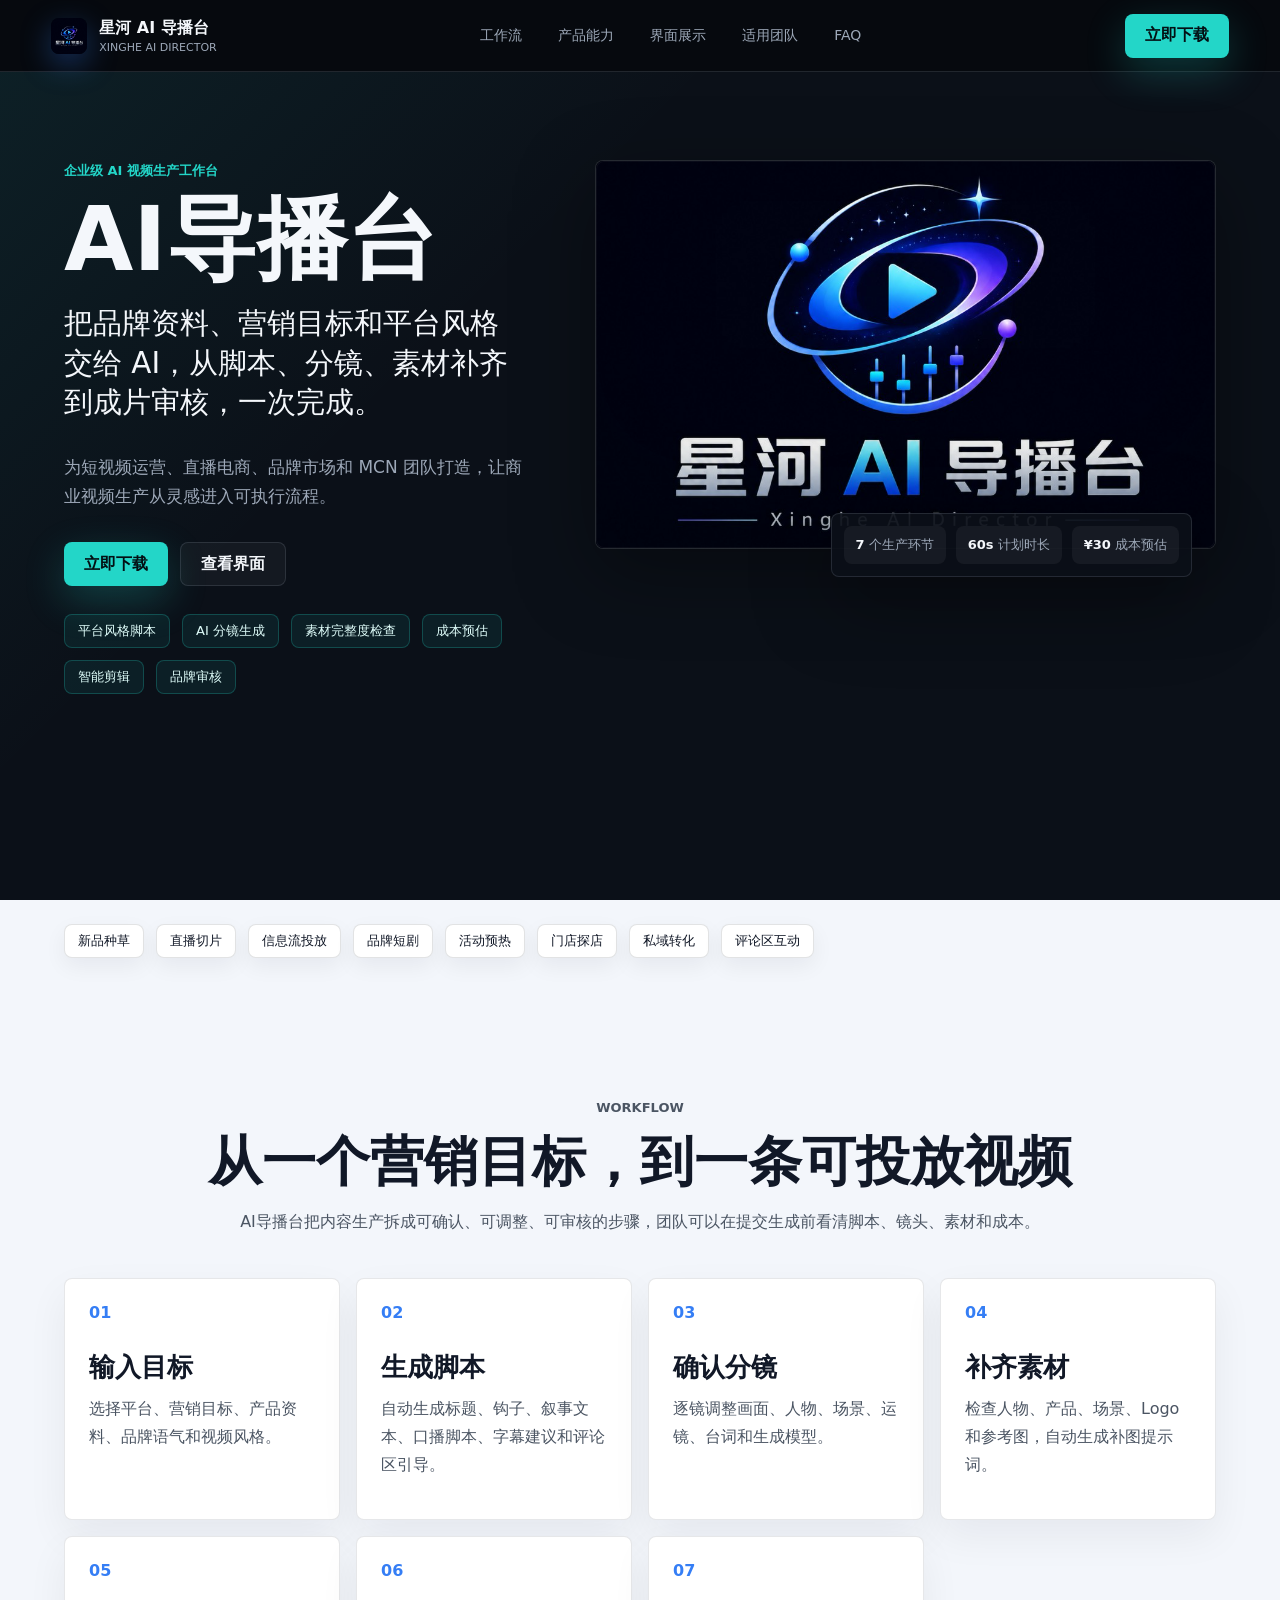
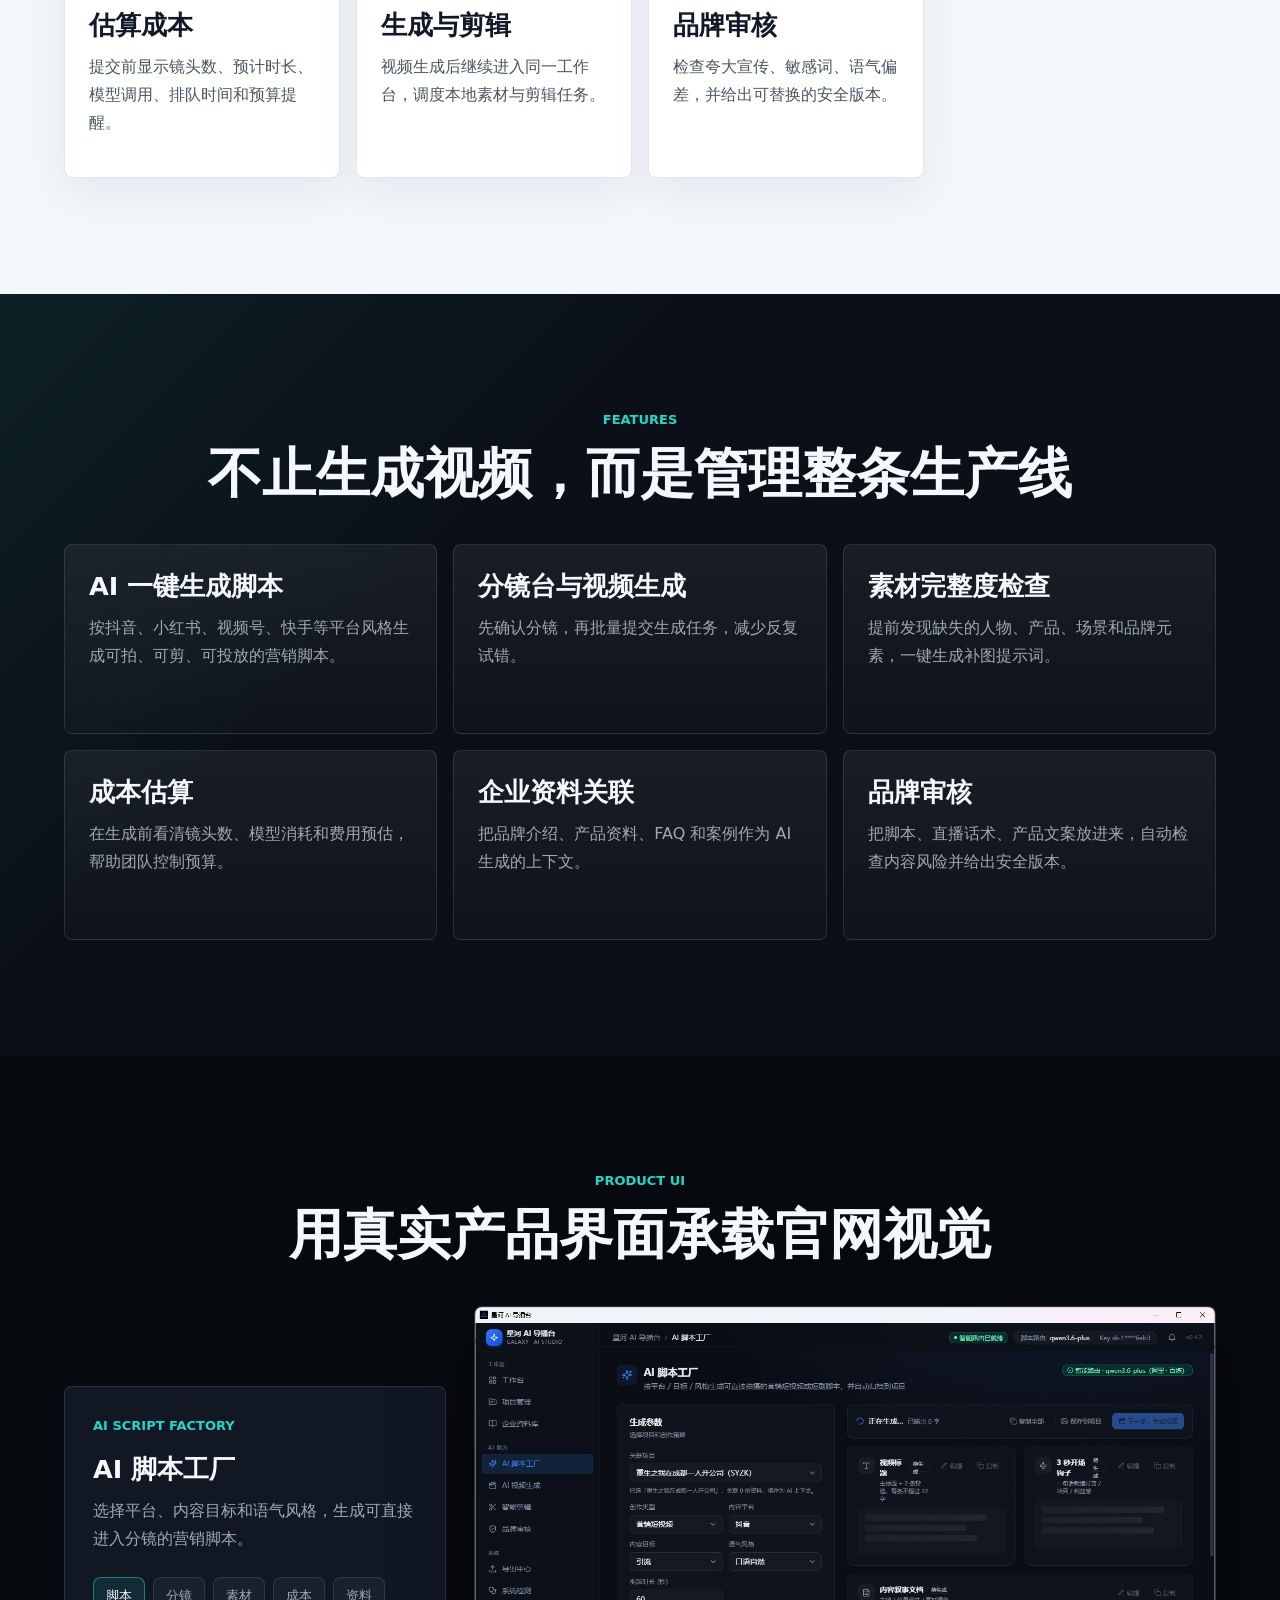
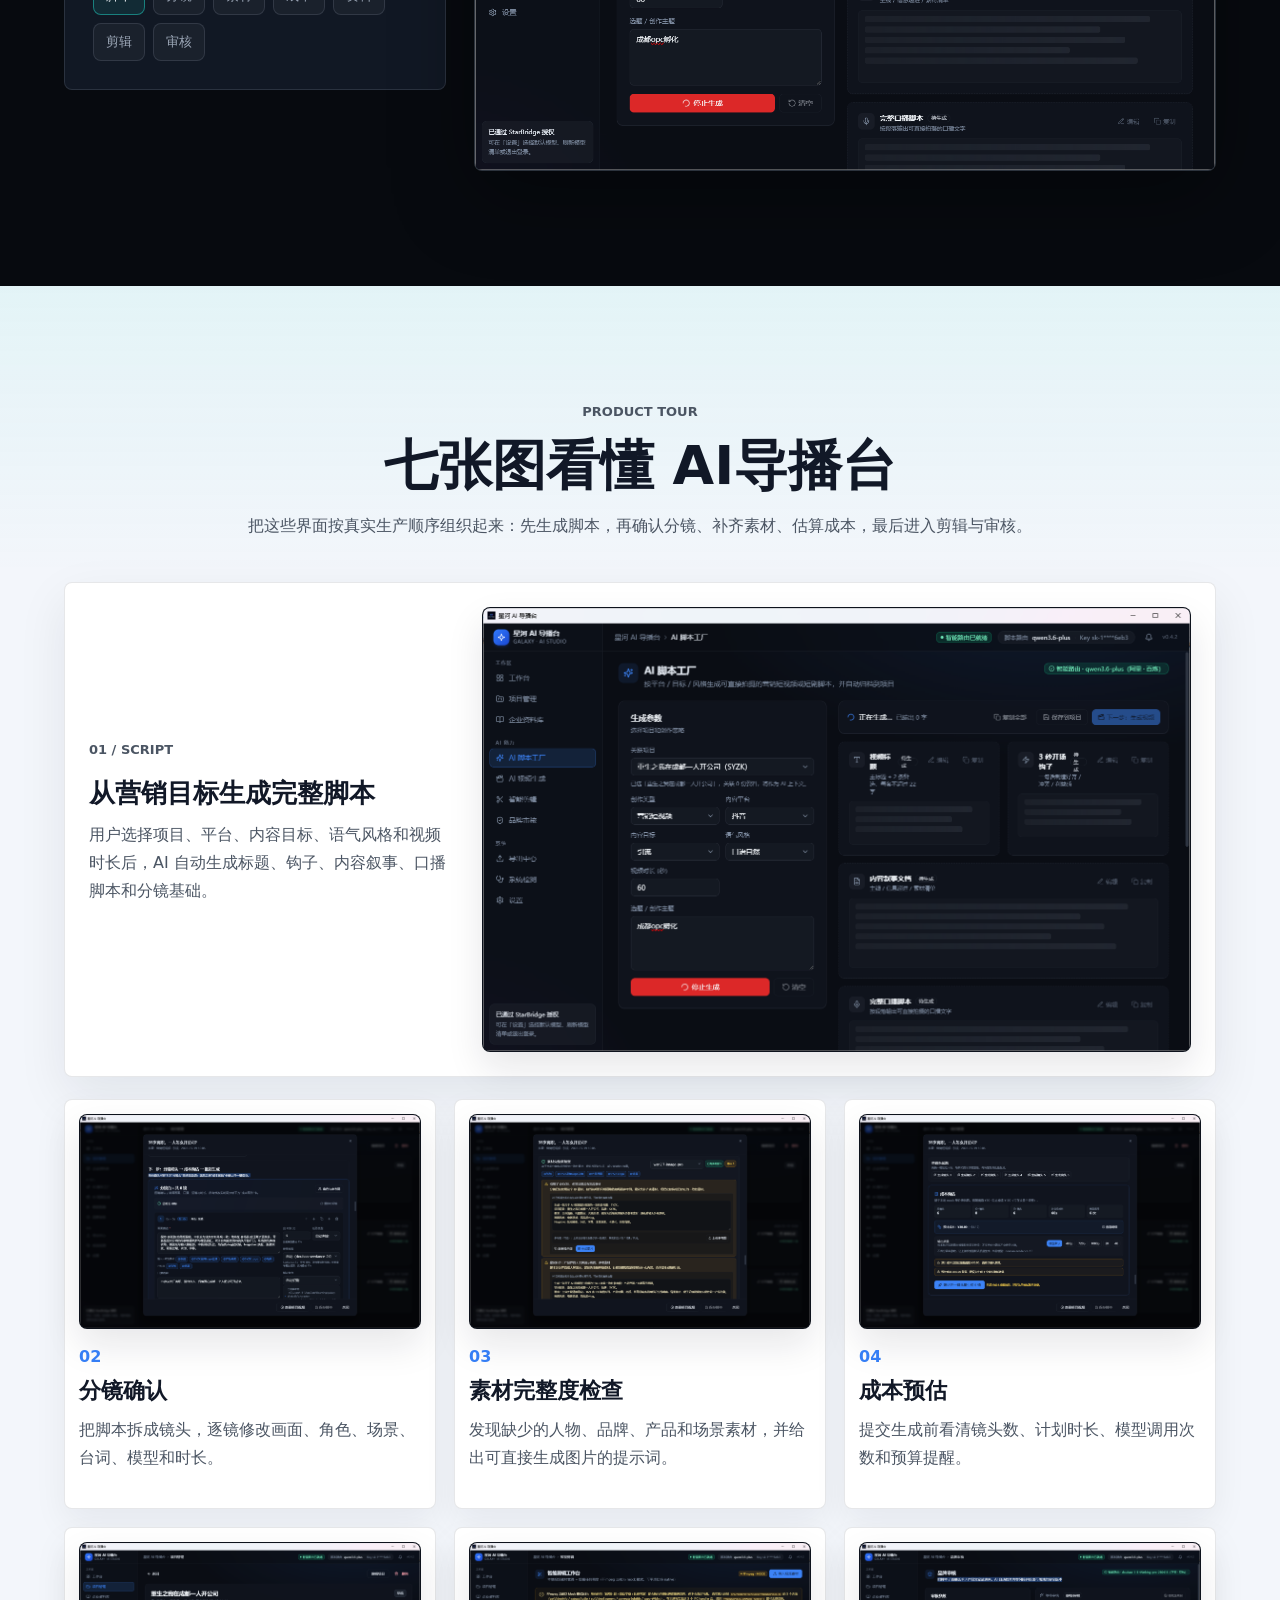
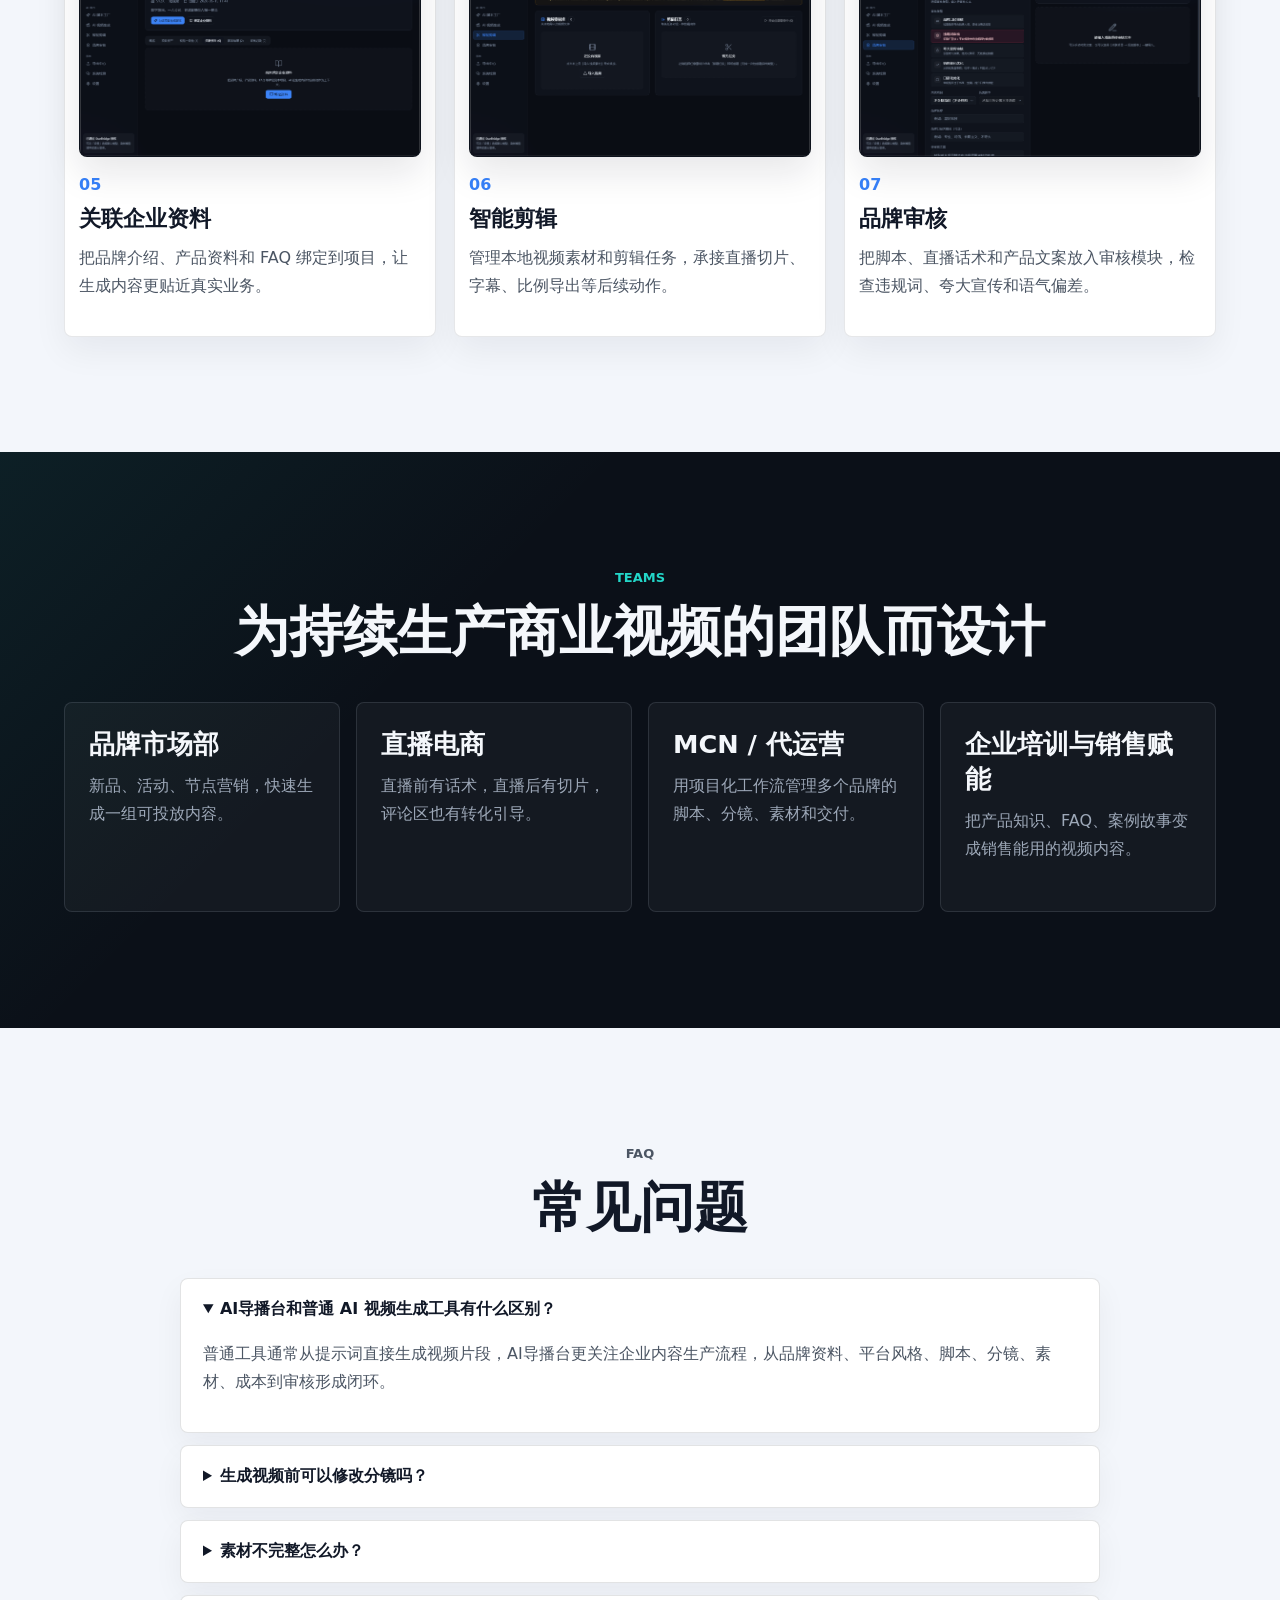
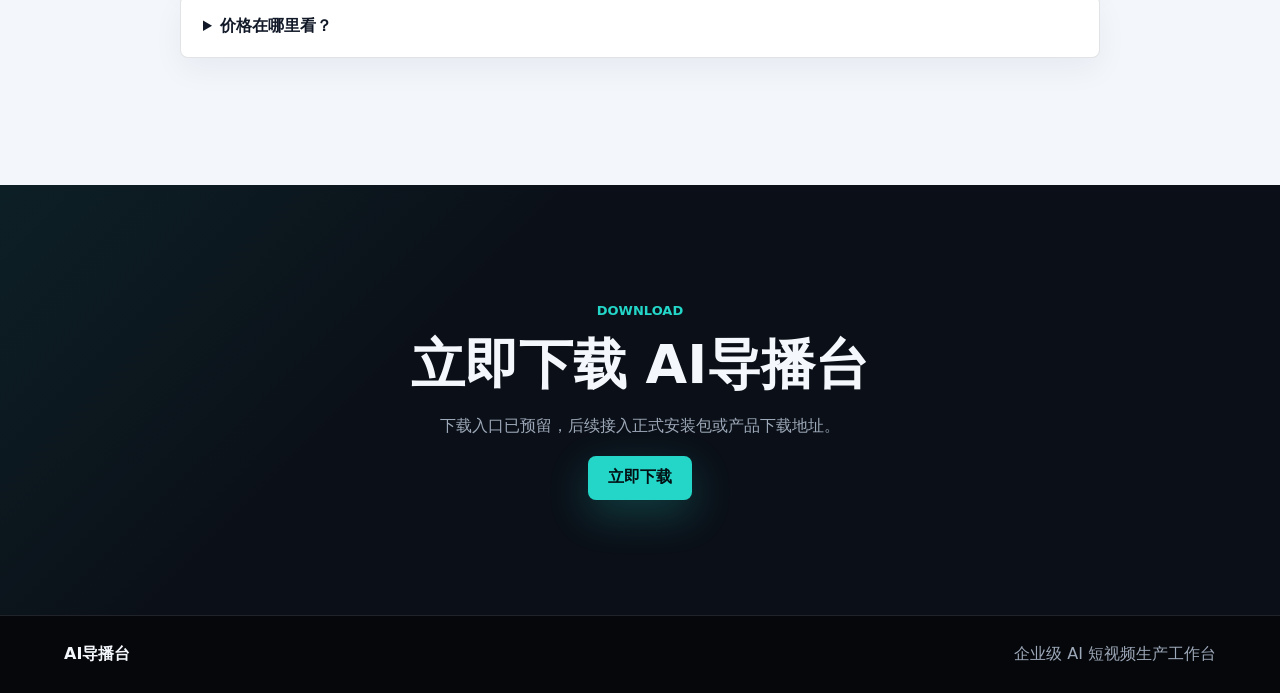
==== commit 5716713a: "Update download CTA placeholder" ====
--- a/index.html
+++ b/index.html
@@ -30,7 +30,7 @@
         <a href="#solutions">适用团队</a>
         <a href="#faq">FAQ</a>
       </nav>
-      <a class="header-cta" href="./assets/downloads/ai-director-feature-list.docx" download>下载</a>
+      <a class="header-cta" href="#download">立即下载</a>
     </header>
 
     <main id="top">
@@ -45,7 +45,7 @@
             为短视频运营、直播电商、品牌市场和 MCN 团队打造，让商业视频生产从灵感进入可执行流程。
           </p>
           <div class="hero-actions">
-            <a class="button primary" href="./assets/downloads/ai-director-feature-list.docx" download>下载功能清单</a>
+            <a class="button primary" href="#download">立即下载</a>
             <a class="button ghost" href="#screens">查看界面</a>
           </div>
           <div class="tag-row" aria-label="核心能力标签">
@@ -314,11 +314,11 @@
         </div>
       </section>
 
-      <section class="footer-cta section-band">
+      <section class="footer-cta section-band" id="download">
         <p class="eyebrow">Download</p>
-        <h2>先从功能清单开始了解 AI导播台</h2>
-        <p>第一版官网保留清晰的下载入口，后续可以接入安装包、试用申请或正式产品后台。</p>
-        <a class="button primary" href="./assets/downloads/ai-director-feature-list.docx" download>下载功能清单</a>
+        <h2>立即下载 AI导播台</h2>
+        <p>下载入口已预留，后续接入正式安装包或产品下载地址。</p>
+        <a class="button primary" href="#download">立即下载</a>
       </section>
     </main>
 
